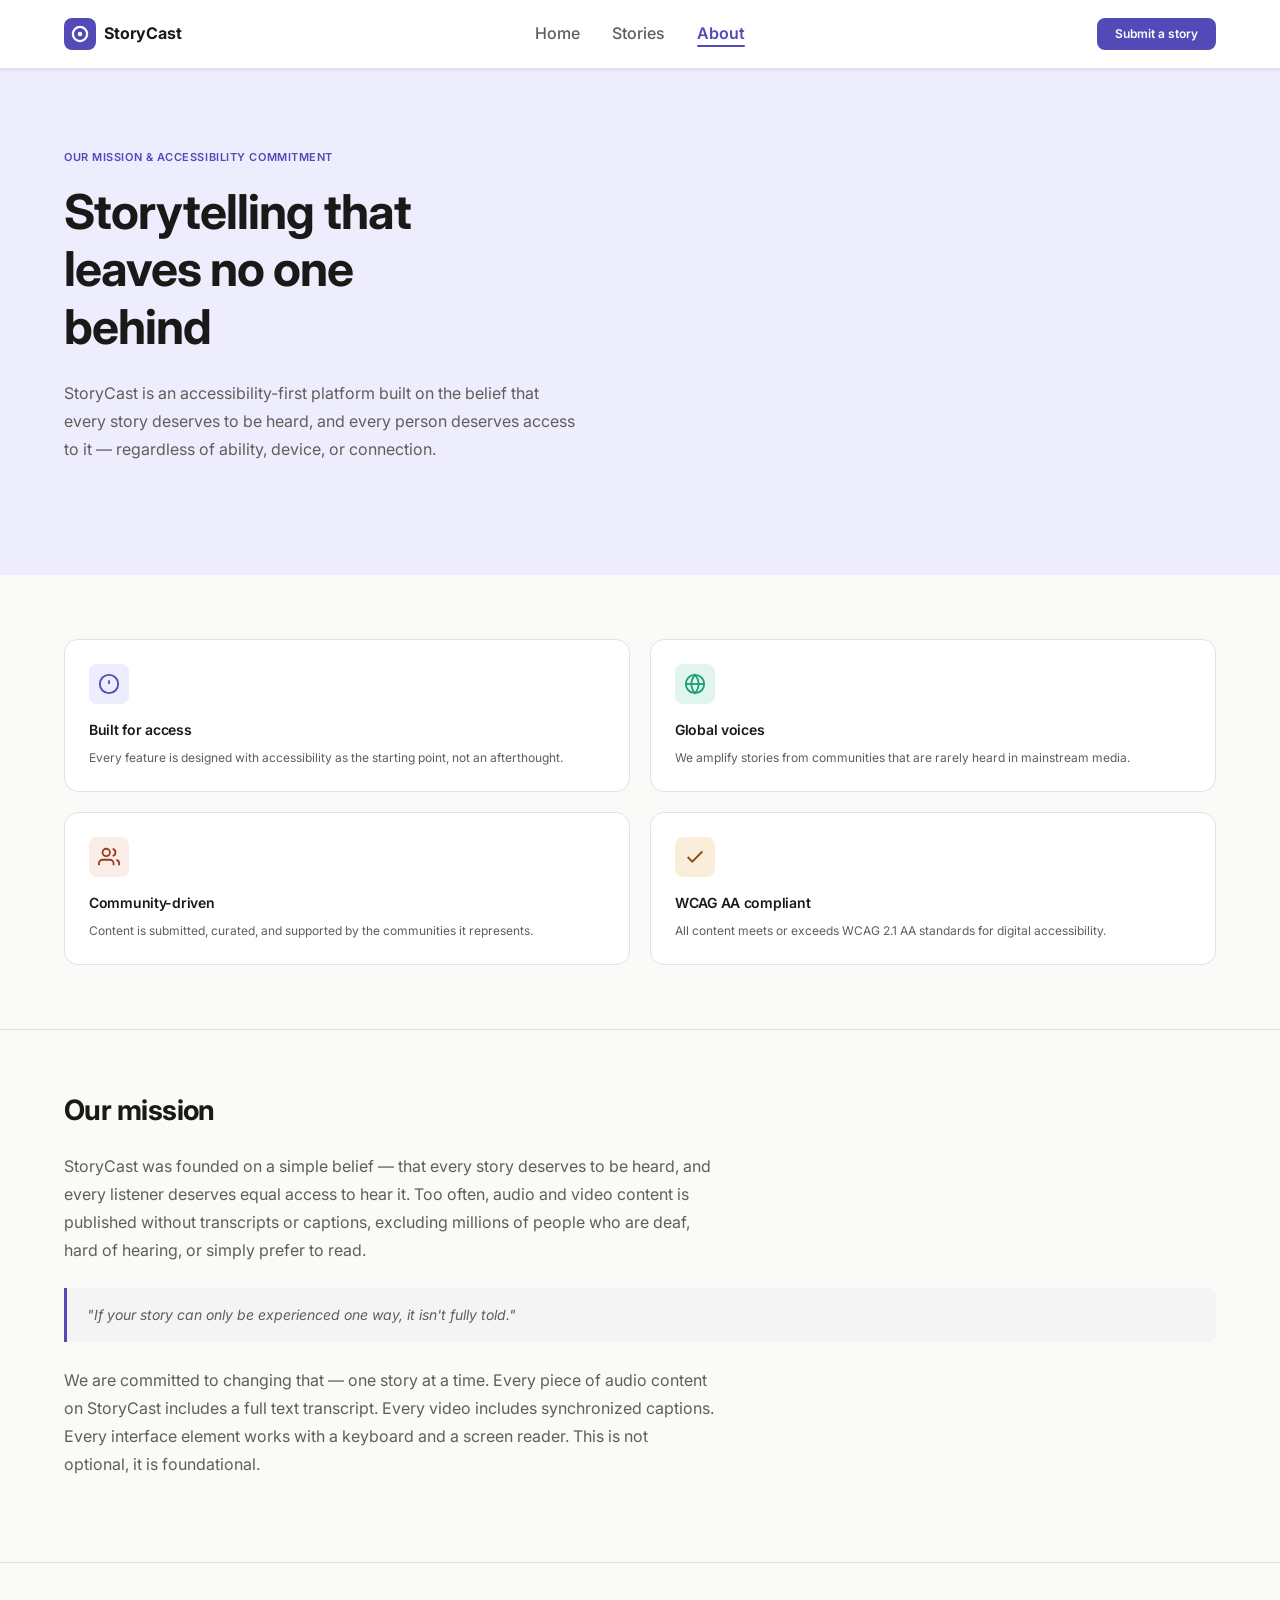
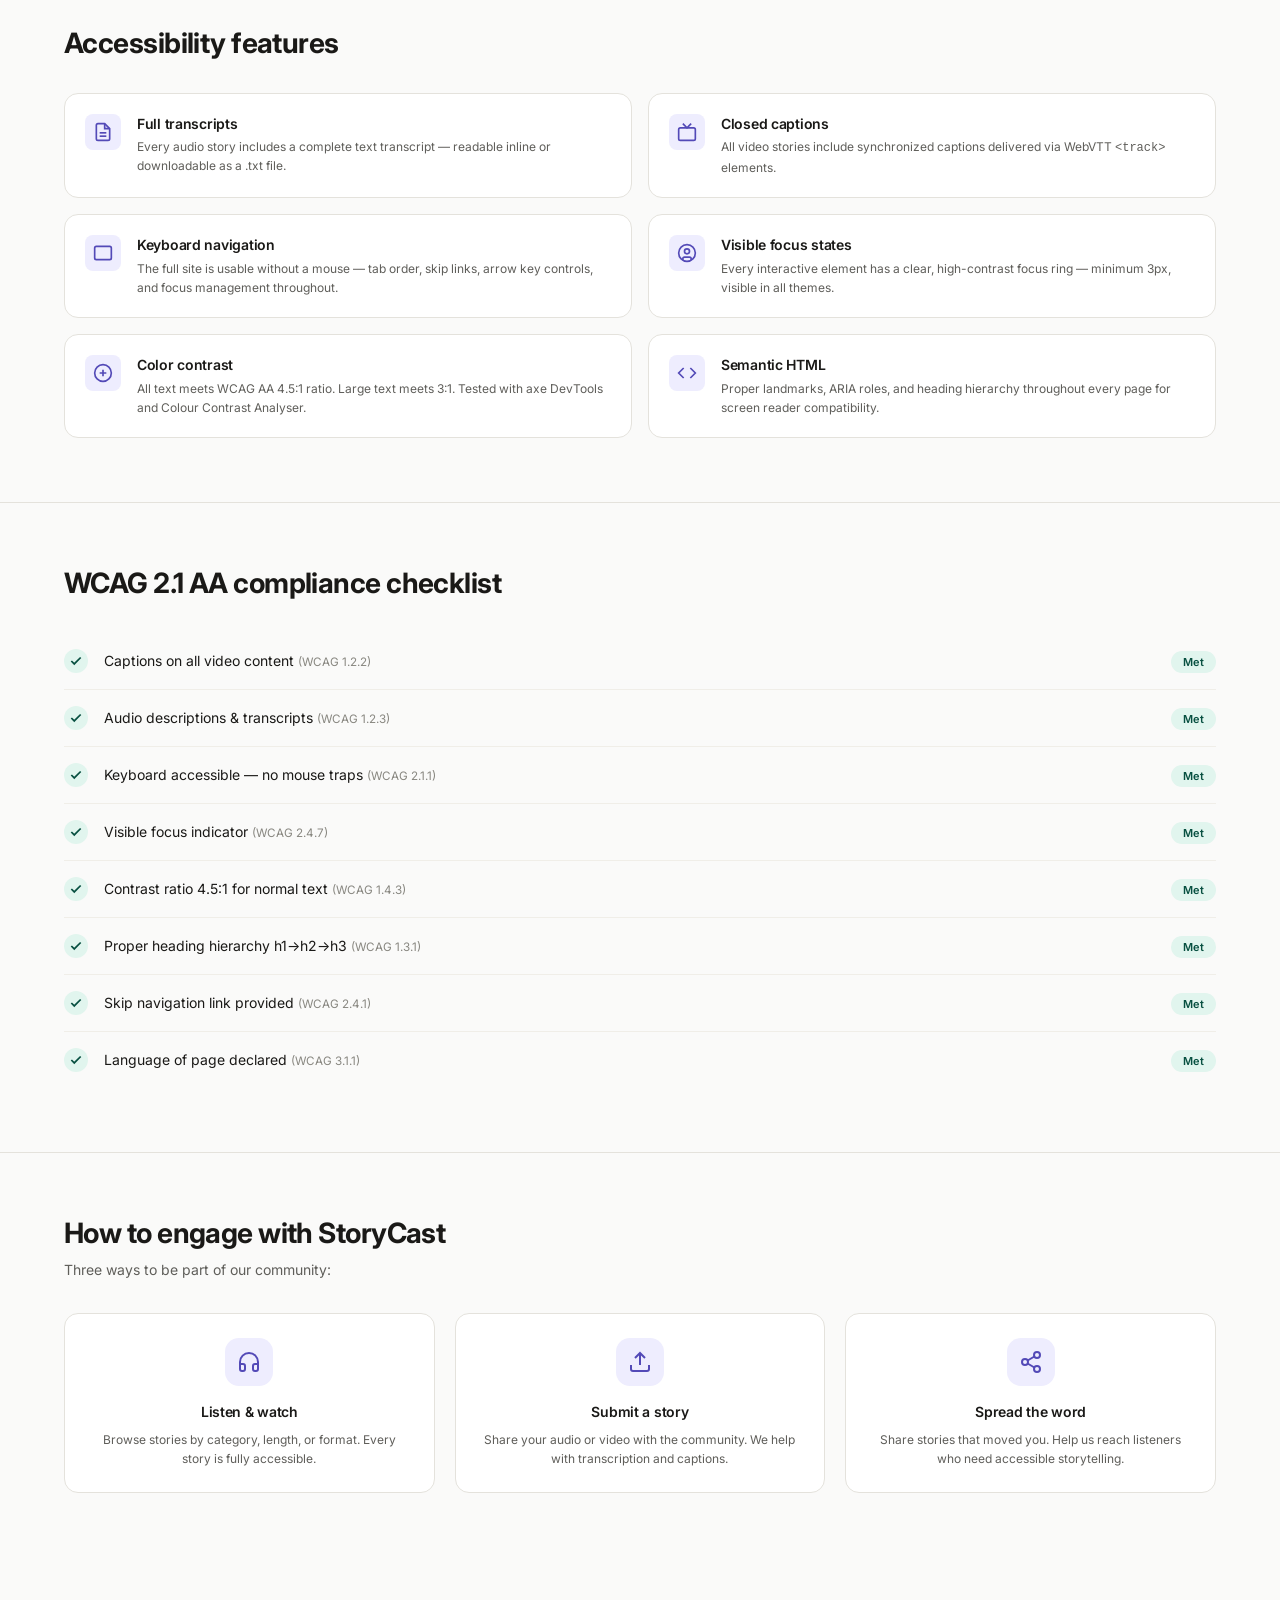
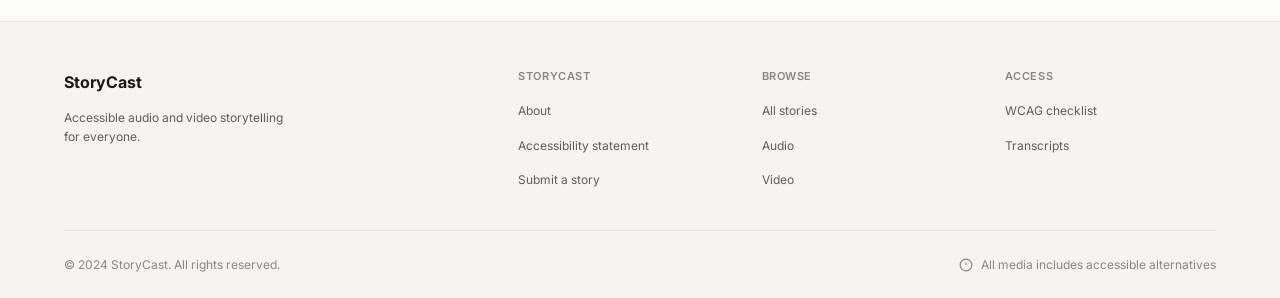
==== about.html @ 79d63270 "first folder structure" ====
<!DOCTYPE html>
<html lang="en">
<head>
  <meta charset="UTF-8" />
  <meta name="viewport" content="width=device-width, initial-scale=1.0" />
  <meta name="description" content="About StoryCast — our mission, accessibility commitment, and WCAG 2.1 AA compliance. Learn how we make every story accessible to every listener." />
  <title>About &amp; Accessibility — StoryCast</title>
  <link rel="preconnect" href="https://fonts.googleapis.com" />
  <link rel="preconnect" href="https://fonts.gstatic.com" crossorigin />
  <link href="https://fonts.googleapis.com/css2?family=Inter:wght@400;500;600;700&family=JetBrains+Mono:wght@400;600&display=swap" rel="stylesheet" />
  <link rel="stylesheet" href="css/main.css" />
</head>
<body>

  <a class="skip-link" href="#main-content">Skip to main content</a>

  <!-- HEADER -->
  <header class="site-header" role="banner">
    <div class="container">
      <nav class="nav" aria-label="Main navigation">
        <a href="index.html" class="nav__logo" aria-label="StoryCast — go to homepage">
          <span class="nav__logo-icon" aria-hidden="true">
            <svg viewBox="0 0 24 24" xmlns="http://www.w3.org/2000/svg" aria-hidden="true">
              <circle cx="12" cy="12" r="3"/>
              <path d="M12 1a11 11 0 1 0 11 11A11 11 0 0 0 12 1zm0 19a8 8 0 1 1 8-8 8 8 0 0 1-8 8z"/>
            </svg>
          </span>
          StoryCast
        </a>

        <button class="nav__toggle" aria-expanded="false" aria-controls="nav-links" aria-label="Open navigation menu">
          <svg viewBox="0 0 24 24" fill="none" stroke="currentColor" stroke-width="2" aria-hidden="true">
            <line x1="3" y1="6" x2="21" y2="6"/>
            <line x1="3" y1="12" x2="21" y2="12"/>
            <line x1="3" y1="18" x2="21" y2="18"/>
          </svg>
        </button>

        <ul class="nav__links" id="nav-links" role="list">
          <li><a href="index.html" class="nav__link">Home</a></li>
          <li><a href="index.html#story-grid" class="nav__link">Stories</a></li>
          <li><a href="about.html" class="nav__link" aria-current="page">About</a></li>
        </ul>

        <div class="nav__actions">
          <a href="#engage" class="btn btn--primary btn--sm">Submit a story</a>
        </div>
      </nav>
    </div>
  </header>

  <!-- MAIN -->
  <main id="main-content" tabindex="-1">

    <!-- HERO -->
    <section class="hero" aria-labelledby="about-hero-heading">
      <div class="container">
        <span class="hero__eyebrow">Our mission &amp; accessibility commitment</span>
        <h1 class="hero__heading" id="about-hero-heading">Storytelling that leaves no one behind</h1>
        <p class="hero__body">
          StoryCast is an accessibility-first platform built on the belief that every story
          deserves to be heard, and every person deserves access to it — regardless of ability,
          device, or connection.
        </p>
      </div>
    </section>

    <!-- VALUE CARDS -->
    <section aria-labelledby="values-heading">
      <div class="container">
        <h2 class="visually-hidden" id="values-heading">Our values</h2>
        <div class="value-grid">

          <article class="value-card">
            <div class="value-card__icon value-card__icon--purple" aria-hidden="true">
              <svg viewBox="0 0 24 24" fill="none" stroke="currentColor" stroke-width="2"><circle cx="12" cy="12" r="10"/><path d="M12 8v4m0 4h.01"/></svg>
            </div>
            <h3 class="value-card__title">Built for access</h3>
            <p class="value-card__desc">Every feature is designed with accessibility as the starting point, not an afterthought.</p>
          </article>

          <article class="value-card">
            <div class="value-card__icon value-card__icon--teal" aria-hidden="true">
              <svg viewBox="0 0 24 24" fill="none" stroke="currentColor" stroke-width="2"><circle cx="12" cy="12" r="10"/><line x1="2" y1="12" x2="22" y2="12"/><path d="M12 2a15.3 15.3 0 0 1 4 10 15.3 15.3 0 0 1-4 10 15.3 15.3 0 0 1-4-10 15.3 15.3 0 0 1 4-10z"/></svg>
            </div>
            <h3 class="value-card__title">Global voices</h3>
            <p class="value-card__desc">We amplify stories from communities that are rarely heard in mainstream media.</p>
          </article>

          <article class="value-card">
            <div class="value-card__icon value-card__icon--coral" aria-hidden="true">
              <svg viewBox="0 0 24 24" fill="none" stroke="currentColor" stroke-width="2"><path d="M17 21v-2a4 4 0 0 0-4-4H5a4 4 0 0 0-4 4v2"/><circle cx="9" cy="7" r="4"/><path d="M23 21v-2a4 4 0 0 0-3-3.87"/><path d="M16 3.13a4 4 0 0 1 0 7.75"/></svg>
            </div>
            <h3 class="value-card__title">Community-driven</h3>
            <p class="value-card__desc">Content is submitted, curated, and supported by the communities it represents.</p>
          </article>

          <article class="value-card">
            <div class="value-card__icon value-card__icon--amber" aria-hidden="true">
              <svg viewBox="0 0 24 24" fill="none" stroke="currentColor" stroke-width="2"><polyline points="20 6 9 17 4 12"/></svg>
            </div>
            <h3 class="value-card__title">WCAG AA compliant</h3>
            <p class="value-card__desc">All content meets or exceeds WCAG 2.1 AA standards for digital accessibility.</p>
          </article>

        </div>
      </div>
    </section>

    <!-- MISSION -->
    <section class="mission-section" aria-labelledby="mission-heading">
      <div class="container">
        <h2 class="mission-section__heading" id="mission-heading">Our mission</h2>
        <p class="mission-section__body">
          StoryCast was founded on a simple belief — that every story deserves to be heard,
          and every listener deserves equal access to hear it. Too often, audio and video
          content is published without transcripts or captions, excluding millions of people
          who are deaf, hard of hearing, or simply prefer to read.
        </p>

        <blockquote cite="StoryCast founding statement, 2023" style="border-left:3px solid #534AB7;background:#F5F4F5;padding:1rem 1.25rem;border-radius:0 0.5rem 0.5rem 0;margin:1.5rem 0;">
          <p style="font-style:italic;color:#5F5E5A;margin:0;">
            "If your story can only be experienced one way, it isn't fully told."
          </p>
        </blockquote>

        <p class="mission-section__body">
          We are committed to changing that — one story at a time. Every piece of audio
          content on StoryCast includes a full text transcript. Every video includes
          synchronized captions. Every interface element works with a keyboard and a screen
          reader. This is not optional, it is foundational.
        </p>
      </div>
    </section>

    <!-- ACCESSIBILITY FEATURES -->
    <section class="a11y-features" aria-labelledby="a11y-heading" id="a11y">
      <div class="container">
        <h2 class="a11y-features__heading" id="a11y-heading">Accessibility features</h2>

        <div class="a11y-features__grid">

          <div class="a11y-features__item">
            <div class="a11y-features__icon" aria-hidden="true">
              <svg viewBox="0 0 24 24" fill="none" stroke="currentColor" stroke-width="2"><path d="M14 2H6a2 2 0 0 0-2 2v16a2 2 0 0 0 2 2h12a2 2 0 0 0 2-2V8z"/><polyline points="14 2 14 8 20 8"/><line x1="16" y1="13" x2="8" y2="13"/><line x1="16" y1="17" x2="8" y2="17"/></svg>
            </div>
            <div>
              <h3 class="a11y-features__title">Full transcripts</h3>
              <p class="a11y-features__desc">Every audio story includes a complete text transcript — readable inline or downloadable as a .txt file.</p>
            </div>
          </div>

          <div class="a11y-features__item">
            <div class="a11y-features__icon" aria-hidden="true">
              <svg viewBox="0 0 24 24" fill="none" stroke="currentColor" stroke-width="2"><rect x="2" y="7" width="20" height="15" rx="2"/><polyline points="17 2 12 7 7 2"/></svg>
            </div>
            <div>
              <h3 class="a11y-features__title">Closed captions</h3>
              <p class="a11y-features__desc">All video stories include synchronized captions delivered via WebVTT <code>&lt;track&gt;</code> elements.</p>
            </div>
          </div>

          <div class="a11y-features__item">
            <div class="a11y-features__icon" aria-hidden="true">
              <svg viewBox="0 0 24 24" fill="none" stroke="currentColor" stroke-width="2"><rect x="2" y="4" width="20" height="16" rx="2"/><path d="M6 8h.01M10 8h.01M14 8h.01"/></svg>
            </div>
            <div>
              <h3 class="a11y-features__title">Keyboard navigation</h3>
              <p class="a11y-features__desc">The full site is usable without a mouse — tab order, skip links, arrow key controls, and focus management throughout.</p>
            </div>
          </div>

          <div class="a11y-features__item">
            <div class="a11y-features__icon" aria-hidden="true">
              <svg viewBox="0 0 24 24" fill="none" stroke="currentColor" stroke-width="2"><circle cx="12" cy="12" r="10"/><circle cx="12" cy="10" r="3"/><path d="M7 20.662V19a2 2 0 0 1 2-2h6a2 2 0 0 1 2 2v1.662"/></svg>
            </div>
            <div>
              <h3 class="a11y-features__title">Visible focus states</h3>
              <p class="a11y-features__desc">Every interactive element has a clear, high-contrast focus ring — minimum 3px, visible in all themes.</p>
            </div>
          </div>

          <div class="a11y-features__item">
            <div class="a11y-features__icon" aria-hidden="true">
              <svg viewBox="0 0 24 24" fill="none" stroke="currentColor" stroke-width="2"><circle cx="12" cy="12" r="10"/><path d="M12 8v8M8 12h8"/></svg>
            </div>
            <div>
              <h3 class="a11y-features__title">Color contrast</h3>
              <p class="a11y-features__desc">All text meets WCAG AA 4.5:1 ratio. Large text meets 3:1. Tested with axe DevTools and Colour Contrast Analyser.</p>
            </div>
          </div>

          <div class="a11y-features__item">
            <div class="a11y-features__icon" aria-hidden="true">
              <svg viewBox="0 0 24 24" fill="none" stroke="currentColor" stroke-width="2"><polyline points="16 18 22 12 16 6"/><polyline points="8 6 2 12 8 18"/></svg>
            </div>
            <div>
              <h3 class="a11y-features__title">Semantic HTML</h3>
              <p class="a11y-features__desc">Proper landmarks, ARIA roles, and heading hierarchy throughout every page for screen reader compatibility.</p>
            </div>
          </div>

        </div>
      </div>
    </section>

    <!-- WCAG CHECKLIST -->
    <section class="checklist" aria-labelledby="checklist-heading">
      <div class="container">
        <h2 class="checklist__heading" id="checklist-heading">WCAG 2.1 AA compliance checklist</h2>

        <dl>
          <div class="checklist__item">
            <div class="checklist__icon" aria-hidden="true">
              <svg viewBox="0 0 24 24" fill="none" stroke="currentColor" stroke-width="3"><polyline points="20 6 9 17 4 12"/></svg>
            </div>
            <dt class="checklist__label">Captions on all video content <small style="color:#888780">(WCAG 1.2.2)</small></dt>
            <dd><span class="checklist__status">Met</span></dd>
          </div>

          <div class="checklist__item">
            <div class="checklist__icon" aria-hidden="true">
              <svg viewBox="0 0 24 24" fill="none" stroke="currentColor" stroke-width="3"><polyline points="20 6 9 17 4 12"/></svg>
            </div>
            <dt class="checklist__label">Audio descriptions &amp; transcripts <small style="color:#888780">(WCAG 1.2.3)</small></dt>
            <dd><span class="checklist__status">Met</span></dd>
          </div>

          <div class="checklist__item">
            <div class="checklist__icon" aria-hidden="true">
              <svg viewBox="0 0 24 24" fill="none" stroke="currentColor" stroke-width="3"><polyline points="20 6 9 17 4 12"/></svg>
            </div>
            <dt class="checklist__label">Keyboard accessible — no mouse traps <small style="color:#888780">(WCAG 2.1.1)</small></dt>
            <dd><span class="checklist__status">Met</span></dd>
          </div>

          <div class="checklist__item">
            <div class="checklist__icon" aria-hidden="true">
              <svg viewBox="0 0 24 24" fill="none" stroke="currentColor" stroke-width="3"><polyline points="20 6 9 17 4 12"/></svg>
            </div>
            <dt class="checklist__label">Visible focus indicator <small style="color:#888780">(WCAG 2.4.7)</small></dt>
            <dd><span class="checklist__status">Met</span></dd>
          </div>

          <div class="checklist__item">
            <div class="checklist__icon" aria-hidden="true">
              <svg viewBox="0 0 24 24" fill="none" stroke="currentColor" stroke-width="3"><polyline points="20 6 9 17 4 12"/></svg>
            </div>
            <dt class="checklist__label">Contrast ratio 4.5:1 for normal text <small style="color:#888780">(WCAG 1.4.3)</small></dt>
            <dd><span class="checklist__status">Met</span></dd>
          </div>

          <div class="checklist__item">
            <div class="checklist__icon" aria-hidden="true">
              <svg viewBox="0 0 24 24" fill="none" stroke="currentColor" stroke-width="3"><polyline points="20 6 9 17 4 12"/></svg>
            </div>
            <dt class="checklist__label">Proper heading hierarchy h1→h2→h3 <small style="color:#888780">(WCAG 1.3.1)</small></dt>
            <dd><span class="checklist__status">Met</span></dd>
          </div>

          <div class="checklist__item">
            <div class="checklist__icon" aria-hidden="true">
              <svg viewBox="0 0 24 24" fill="none" stroke="currentColor" stroke-width="3"><polyline points="20 6 9 17 4 12"/></svg>
            </div>
            <dt class="checklist__label">Skip navigation link provided <small style="color:#888780">(WCAG 2.4.1)</small></dt>
            <dd><span class="checklist__status">Met</span></dd>
          </div>

          <div class="checklist__item">
            <div class="checklist__icon" aria-hidden="true">
              <svg viewBox="0 0 24 24" fill="none" stroke="currentColor" stroke-width="3"><polyline points="20 6 9 17 4 12"/></svg>
            </div>
            <dt class="checklist__label">Language of page declared <small style="color:#888780">(WCAG 3.1.1)</small></dt>
            <dd><span class="checklist__status">Met</span></dd>
          </div>

        </dl>
      </div>
    </section>

    <!-- HOW TO ENGAGE -->
    <section class="engage-section" aria-labelledby="engage-heading" id="engage">
      <div class="container">
        <h2 class="engage-section__heading" id="engage-heading">How to engage with StoryCast</h2>
        <p class="engage-section__intro">Three ways to be part of our community:</p>

        <div class="engage-section__grid">
          <article class="engage-section__card">
            <div class="engage-section__icon" aria-hidden="true">
              <svg viewBox="0 0 24 24" fill="none" stroke="currentColor" stroke-width="2"><path d="M3 18v-6a9 9 0 0 1 18 0v6"/><path d="M21 19a2 2 0 0 1-2 2h-1a2 2 0 0 1-2-2v-3a2 2 0 0 1 2-2h3zM3 19a2 2 0 0 0 2 2h1a2 2 0 0 0 2-2v-3a2 2 0 0 0-2-2H3z"/></svg>
            </div>
            <h3 class="engage-section__title">Listen &amp; watch</h3>
            <p class="engage-section__desc">Browse stories by category, length, or format. Every story is fully accessible.</p>
          </article>

          <article class="engage-section__card">
            <div class="engage-section__icon" aria-hidden="true">
              <svg viewBox="0 0 24 24" fill="none" stroke="currentColor" stroke-width="2"><path d="M21 15v4a2 2 0 0 1-2 2H5a2 2 0 0 1-2-2v-4"/><polyline points="17 8 12 3 7 8"/><line x1="12" y1="3" x2="12" y2="15"/></svg>
            </div>
            <h3 class="engage-section__title">Submit a story</h3>
            <p class="engage-section__desc">Share your audio or video with the community. We help with transcription and captions.</p>
          </article>

          <article class="engage-section__card">
            <div class="engage-section__icon" aria-hidden="true">
              <svg viewBox="0 0 24 24" fill="none" stroke="currentColor" stroke-width="2"><circle cx="18" cy="5" r="3"/><circle cx="6" cy="12" r="3"/><circle cx="18" cy="19" r="3"/><line x1="8.59" y1="13.51" x2="15.42" y2="17.49"/><line x1="15.41" y1="6.51" x2="8.59" y2="10.49"/></svg>
            </div>
            <h3 class="engage-section__title">Spread the word</h3>
            <p class="engage-section__desc">Share stories that moved you. Help us reach listeners who need accessible storytelling.</p>
          </article>
        </div>
      </div>
    </section>

  </main>

  <!-- FOOTER -->
  <footer class="site-footer" role="contentinfo">
    <div class="container">
      <div class="footer__grid">
        <div class="footer__brand">
          <a href="index.html" class="footer__logo" aria-label="StoryCast homepage">
            StoryCast
          </a>
          <p class="footer__tagline">Accessible audio and video storytelling for everyone.</p>
        </div>
        <nav aria-label="StoryCast footer links">
          <h2 class="footer__col-heading">StoryCast</h2>
          <ul class="footer__links" role="list">
            <li><a href="about.html" class="footer__link">About</a></li>
            <li><a href="#a11y" class="footer__link">Accessibility statement</a></li>
            <li><a href="#engage" class="footer__link">Submit a story</a></li>
          </ul>
        </nav>
        <nav aria-label="Browse footer links">
          <h2 class="footer__col-heading">Browse</h2>
          <ul class="footer__links" role="list">
            <li><a href="index.html#story-grid" class="footer__link">All stories</a></li>
            <li><a href="index.html#story-grid" class="footer__link">Audio</a></li>
            <li><a href="index.html#story-grid" class="footer__link">Video</a></li>
          </ul>
        </nav>
        <nav aria-label="Access footer links">
          <h2 class="footer__col-heading">Access</h2>
          <ul class="footer__links" role="list">
            <li><a href="#checklist-heading" class="footer__link">WCAG checklist</a></li>
            <li><a href="story/story-1.html#transcripts" class="footer__link">Transcripts</a></li>
          </ul>
        </nav>
      </div>
      <div class="footer__bottom">
        <p class="footer__copy">&copy; 2024 StoryCast. All rights reserved.</p>
        <p class="footer__access-note">
          <svg width="14" height="14" viewBox="0 0 24 24" fill="none" stroke="currentColor" stroke-width="2" aria-hidden="true"><circle cx="12" cy="12" r="10"/><path d="M12 8v4m0 4h.01"/></svg>
          All media includes accessible alternatives
        </p>
      </div>
    </div>
  </footer>

  <script src="assets/js/main.js"></script>
</body>
</html>
---- css/main.css ----
@layer base {
  *, *::before, *::after {
    box-sizing: border-box;
    margin: 0;
    padding: 0;
  }
  html {
    font-size: 16px;
    scroll-behavior: smooth;
  }
  @media (prefers-reduced-motion: reduce) {
    html {
      scroll-behavior: auto;
    }
  }
  body {
    font-family: "Inter", system-ui, -apple-system, BlinkMacSystemFont, "Segoe UI", sans-serif;
    font-size: 0.875rem;
    line-height: 1.6;
    color: #1A1917;
    background-color: #FAFAF9;
    -webkit-font-smoothing: antialiased;
  }
  img, video {
    max-width: 100%;
    display: block;
  }
  a {
    color: #534AB7;
    text-decoration: underline;
    text-underline-offset: 3px;
  }
  a:hover {
    color: #3C3489;
  }
  ul, ol {
    list-style: none;
  }
  h1 {
    font-size: 3rem;
    font-weight: 700;
    line-height: 1.2;
    letter-spacing: -0.02em;
  }
  @media (max-width: 768px) {
    h1 {
      font-size: 2.25rem;
    }
  }
  h2 {
    font-size: 1.75rem;
    font-weight: 700;
    line-height: 1.2;
    letter-spacing: -0.02em;
  }
  h3 {
    font-size: 1.375rem;
    font-weight: 600;
    line-height: 1.4;
    letter-spacing: -0.02em;
  }
  h4 {
    font-size: 1.125rem;
    font-weight: 600;
    line-height: 1.4;
    letter-spacing: -0.02em;
  }
  @media (prefers-reduced-motion: reduce) {
    *, *::before, *::after {
      animation-duration: 0.01ms !important;
      transition-duration: 0.01ms !important;
    }
  }
}
@layer base {
  :focus-visible {
    outline: 3px solid #534AB7;
    outline-offset: 3px;
    border-radius: 0.25rem;
  }
  :focus:not(:focus-visible) {
    outline: none;
  }
}
@layer components {
  .skip-link {
    position: absolute;
    top: -100%;
    left: 1rem;
    z-index: 9999;
    padding: 0.75rem 1.5rem;
    background: #534AB7;
    color: #FFFFFF;
    font-size: 0.875rem;
    font-weight: 600;
    border-radius: 0.5rem;
    text-decoration: none;
    transition: top 150ms ease;
  }
  .skip-link:focus {
    top: 1rem;
    outline: 3px solid #FFFFFF;
    outline-offset: 2px;
  }
}
@layer layout {
  .container {
    max-width: 1200px;
    margin-inline: auto;
    padding-inline: 1.5rem;
  }
  @media (max-width: 480px) {
    .container {
      padding-inline: 1rem;
    }
  }
  .container--narrow {
    max-width: 720px;
    margin-inline: auto;
    padding-inline: 1.5rem;
  }
}
@layer components {
  .site-header {
    position: sticky;
    top: 0;
    z-index: 100;
    background: #FFFFFF;
    border-bottom: 0.5px solid #E4E2DC;
    box-shadow: 0 1px 3px rgba(26, 25, 23, 0.06), 0 1px 2px rgba(26, 25, 23, 0.04);
  }
  .nav {
    display: flex;
    align-items: center;
    justify-content: space-between;
    height: 68px;
    gap: 1.5rem;
  }
  .nav__logo {
    display: flex;
    align-items: center;
    gap: 0.5rem;
    text-decoration: none;
    font-size: 1rem;
    font-weight: 700;
    color: #1A1917;
    flex-shrink: 0;
  }
  .nav__logo-icon {
    width: 32px;
    height: 32px;
    background: #534AB7;
    border-radius: 0.5rem;
    display: flex;
    align-items: center;
    justify-content: center;
  }
  .nav__logo-icon svg {
    width: 18px;
    height: 18px;
    fill: #FFFFFF;
  }
  .nav__links {
    display: flex;
    align-items: center;
    gap: 2rem;
    list-style: none;
  }
  @media (max-width: 480px) {
    .nav__links {
      display: none;
    }
  }
  .nav__link {
    font-size: 1rem;
    font-weight: 500;
    color: #5F5E5A;
    text-decoration: none;
    transition: color 150ms ease;
    position: relative;
  }
  .nav__link::after {
    content: "";
    position: absolute;
    bottom: -4px;
    left: 0;
    right: 0;
    height: 2px;
    background: #534AB7;
    border-radius: 9999px;
    opacity: 0;
    transition: opacity 150ms ease;
  }
  .nav__link:hover {
    color: #1A1917;
  }
  .nav__link:hover::after {
    opacity: 0.4;
  }
  .nav__link[aria-current=page] {
    color: #534AB7;
    font-weight: 600;
  }
  .nav__link[aria-current=page]::after {
    opacity: 1;
  }
  .nav__actions {
    flex-shrink: 0;
  }
  .nav__toggle {
    display: none;
    background: none;
    border: none;
    cursor: pointer;
    padding: 0.5rem;
    color: #1A1917;
  }
  @media (max-width: 480px) {
    .nav__toggle {
      display: flex;
      align-items: center;
      justify-content: center;
    }
  }
  .nav__toggle svg {
    width: 24px;
    height: 24px;
  }
  @media (max-width: 480px) {
    .nav__links--open {
      display: flex;
      flex-direction: column;
      position: absolute;
      top: 68px;
      left: 0;
      right: 0;
      background: #FFFFFF;
      border-bottom: 1px solid #E4E2DC;
      padding: 1rem 1.5rem;
      gap: 1rem;
      z-index: 100;
    }
  }
}
@layer components {
  .btn {
    display: inline-flex;
    align-items: center;
    justify-content: center;
    gap: 0.5rem;
    padding: 0.75rem 1.5rem;
    font-family: "Inter", system-ui, -apple-system, BlinkMacSystemFont, "Segoe UI", sans-serif;
    font-size: 0.875rem;
    font-weight: 600;
    line-height: 1;
    border-radius: 0.5rem;
    border: 2px solid transparent;
    cursor: pointer;
    text-decoration: none;
    transition: background 150ms ease, color 150ms ease, border-color 150ms ease, box-shadow 150ms ease;
  }
  .btn--primary {
    background: #534AB7;
    color: #FFFFFF;
    border-color: #534AB7;
  }
  .btn--primary:hover {
    background: #3C3489;
    border-color: #3C3489;
    color: #FFFFFF;
  }
  .btn--outline {
    background: transparent;
    color: #534AB7;
    border-color: #534AB7;
  }
  .btn--outline:hover {
    background: #EEEDFE;
  }
  .btn--sm {
    padding: 0.5rem 1rem;
    font-size: 0.75rem;
  }
  .btn--icon {
    gap: 0.5rem;
  }
  .btn--icon svg {
    width: 18px;
    height: 18px;
  }
}
@layer components {
  .badge {
    display: inline-flex;
    align-items: center;
    gap: 0.25rem;
    padding: 0.25rem 0.75rem;
    font-size: 0.6875rem;
    font-weight: 600;
    border-radius: 9999px;
    line-height: 1;
  }
  .badge--audio {
    background: #E1F5EE;
    color: #1D9E75;
  }
  .badge--video {
    background: #EEEDFE;
    color: #3C3489;
  }
  .badge--category {
    background: #F5F4F0;
    color: #5F5E5A;
    border: 0.5px solid #E4E2DC;
  }
  .badge--success {
    background: #E1F5EE;
    color: #085041;
  }
  .filter-chip {
    display: inline-flex;
    align-items: center;
    padding: 0.5rem 1rem;
    font-size: 0.75rem;
    font-weight: 500;
    border-radius: 9999px;
    border: 1px solid #E4E2DC;
    background: #FFFFFF;
    color: #5F5E5A;
    cursor: pointer;
    transition: all 150ms ease;
    text-decoration: none;
  }
  .filter-chip:hover {
    border-color: #534AB7;
    color: #534AB7;
  }
  .filter-chip--active, .filter-chip[aria-pressed=true] {
    background: #534AB7;
    color: #FFFFFF;
    border-color: #534AB7;
  }
}
@layer components {
  .card {
    background: #FFFFFF;
    border: 0.5px solid #E4E2DC;
    border-radius: 0.875rem;
    padding: 1.5rem;
    box-shadow: 0 1px 3px rgba(26, 25, 23, 0.06), 0 1px 2px rgba(26, 25, 23, 0.04);
  }
  .card--story {
    padding: 1.25rem;
    transition: box-shadow 150ms ease, transform 150ms ease;
    cursor: pointer;
    text-decoration: none;
    display: block;
    color: inherit;
  }
  .card--story:hover {
    box-shadow: 0 4px 12px rgba(26, 25, 23, 0.08), 0 2px 4px rgba(26, 25, 23, 0.04);
    transform: translateY(-2px);
  }
  .card__thumb {
    background: #F5F4F0;
    border-radius: 0.5rem;
    aspect-ratio: 16/9;
    display: flex;
    align-items: center;
    justify-content: center;
    margin-bottom: 1rem;
    overflow: hidden;
    border: 0.5px solid #F0EEE8;
  }
  .card__thumb svg {
    width: 28px;
    height: 28px;
    color: #888780;
  }
  .card__type {
    font-size: 0.6875rem;
    color: #888780;
    margin-bottom: 0.5rem;
  }
  .card__title {
    font-size: 0.875rem;
    font-weight: 600;
    line-height: 1.4;
    color: #1A1917;
    margin-bottom: 0.5rem;
  }
  .card__meta {
    font-size: 0.6875rem;
    color: #888780;
  }
  .card__a11y {
    display: flex;
    gap: 0.5rem;
    margin-top: 0.75rem;
    padding-top: 0.75rem;
    border-top: 0.5px solid #F0EEE8;
  }
  .story-grid {
    container-type: inline-size;
    container-name: story-grid;
  }
  @container story-grid (max-width: 500px) {
    .card--story {
      display: flex;
      gap: 1rem;
      align-items: flex-start;
    }
    .card--story .card__thumb {
      width: 80px;
      flex-shrink: 0;
      aspect-ratio: 1;
      margin-bottom: 0;
    }
    .card--story .card__a11y {
      margin-top: 0.5rem;
      padding-top: 0.5rem;
    }
  }
}
@layer components {
  .hero {
    background: #EEEDFE;
    padding: 5rem 0;
  }
  @media (max-width: 768px) {
    .hero {
      padding: 3rem 0;
    }
  }
  .hero__eyebrow {
    font-size: 0.6875rem;
    font-weight: 600;
    letter-spacing: 0.05em;
    text-transform: uppercase;
    color: #534AB7;
    margin-bottom: 1rem;
    display: block;
  }
  .hero__heading {
    font-size: 3rem;
    font-weight: 700;
    line-height: 1.2;
    letter-spacing: -0.02em;
    color: #1A1917;
    margin-bottom: 1.5rem;
    max-width: 14ch;
  }
  @media (max-width: 768px) {
    .hero__heading {
      font-size: 2.25rem;
    }
  }
  @media (max-width: 480px) {
    .hero__heading {
      font-size: 1.75rem;
    }
  }
  .hero__body {
    font-size: 1rem;
    color: #5F5E5A;
    line-height: 1.75;
    max-width: 52ch;
    margin-bottom: 2rem;
  }
  .hero__actions {
    display: flex;
    gap: 1rem;
    flex-wrap: wrap;
  }
}
@layer components {
  .featured {
    padding: 4rem 0;
  }
  .featured__label {
    font-size: 0.6875rem;
    font-weight: 600;
    letter-spacing: 0.05em;
    text-transform: uppercase;
    color: #888780;
    margin-bottom: 1.5rem;
    display: block;
  }
  .featured__card {
    display: grid;
    grid-template-columns: 380px 1fr;
    gap: 2rem;
    align-items: center;
    background: #FFFFFF;
    border: 0.5px solid #E4E2DC;
    border-radius: 1.25rem;
    padding: 2rem;
    box-shadow: 0 4px 12px rgba(26, 25, 23, 0.08), 0 2px 4px rgba(26, 25, 23, 0.04);
  }
  @media (max-width: 1024px) {
    .featured__card {
      grid-template-columns: 1fr;
    }
  }
  .featured__thumb {
    position: relative;
    background: #F5F4F0;
    border-radius: 0.875rem;
    aspect-ratio: 4/3;
    overflow: hidden;
    display: flex;
    align-items: center;
    justify-content: center;
    border: 0.5px solid #E4E2DC;
  }
  .featured__play {
    width: 56px;
    height: 56px;
    border-radius: 9999px;
    background: #534AB7;
    display: flex;
    align-items: center;
    justify-content: center;
    box-shadow: 0 12px 32px rgba(26, 25, 23, 0.1), 0 4px 8px rgba(26, 25, 23, 0.06);
    transition: transform 150ms ease;
  }
  .featured__play svg {
    width: 22px;
    height: 22px;
    fill: #FFFFFF;
    margin-left: 3px;
  }
  .featured__play:hover {
    transform: scale(1.08);
  }
  .featured__badges {
    display: flex;
    gap: 0.5rem;
    margin-bottom: 1rem;
    flex-wrap: wrap;
  }
  .featured__title {
    font-size: 1.75rem;
    font-weight: 700;
    line-height: 1.4;
    margin-bottom: 1rem;
    color: #1A1917;
  }
  @media (max-width: 768px) {
    .featured__title {
      font-size: 1.375rem;
    }
  }
  .featured__desc {
    color: #5F5E5A;
    line-height: 1.75;
    margin-bottom: 1rem;
  }
  .featured__meta {
    font-size: 0.75rem;
    color: #888780;
    margin-bottom: 1.25rem;
    display: flex;
    align-items: center;
    gap: 0.5rem;
  }
  .featured__a11y {
    display: flex;
    gap: 0.5rem;
    flex-wrap: wrap;
  }
}
@layer layout {
  .stories-section {
    padding: 4rem 0;
    border-top: 0.5px solid #E4E2DC;
  }
  .stories-section__header {
    display: flex;
    align-items: center;
    justify-content: space-between;
    margin-bottom: 1.5rem;
  }
  .stories-section__heading {
    font-size: 1.75rem;
    font-weight: 700;
  }
  .stories-section__link {
    font-size: 0.75rem;
    color: #534AB7;
    font-weight: 500;
  }
  .filters {
    display: flex;
    gap: 0.5rem;
    flex-wrap: wrap;
    margin-bottom: 2rem;
  }
  .grid {
    display: grid;
    grid-template-columns: repeat(3, 1fr);
    gap: 1.25rem;
  }
  @media (max-width: 1024px) {
    .grid {
      grid-template-columns: repeat(2, 1fr);
    }
  }
  @media (max-width: 480px) {
    .grid {
      grid-template-columns: 1fr;
    }
  }
}
@layer components {
  .breadcrumb {
    padding: 1rem 0;
    border-bottom: 0.5px solid #E4E2DC;
    margin-bottom: 2rem;
  }
  .breadcrumb__list {
    display: flex;
    align-items: center;
    gap: 0.5rem;
    flex-wrap: wrap;
    list-style: none;
  }
  .breadcrumb__item {
    display: flex;
    align-items: center;
    gap: 0.5rem;
    font-size: 0.75rem;
    color: #888780;
  }
  .breadcrumb__item:last-child {
    color: #1A1917;
    font-weight: 500;
  }
  .breadcrumb__link {
    color: #888780;
    text-decoration: none;
  }
  .breadcrumb__link:hover {
    color: #534AB7;
    text-decoration: underline;
  }
  .breadcrumb__sep {
    color: #E4E2DC;
    aria-hidden: true;
  }
}
@layer layout {
  .story-layout {
    padding: 3rem 0 5rem;
    display: grid;
    grid-template-columns: 1fr 320px;
    gap: 2rem;
    align-items: start;
  }
  @media (max-width: 1024px) {
    .story-layout {
      grid-template-columns: 1fr;
    }
  }
  .story-header {
    background: #EEEDFE;
    padding: 2.5rem 0;
    margin-bottom: 2rem;
  }
  .story-header__badges {
    display: flex;
    gap: 0.5rem;
    margin-bottom: 1rem;
  }
  .story-header__title {
    font-size: 2.25rem;
    font-weight: 700;
    line-height: 1.2;
    letter-spacing: -0.02em;
    margin-bottom: 1rem;
    max-width: 22ch;
  }
  @media (max-width: 768px) {
    .story-header__title {
      font-size: 1.75rem;
    }
  }
  .story-header__byline {
    font-size: 0.75rem;
    color: #5F5E5A;
  }
}
@layer components {
  .player {
    background: #FFFFFF;
    border: 0.5px solid #E4E2DC;
    border-radius: 0.875rem;
    padding: 1.5rem;
    margin-bottom: 1.25rem;
  }
  .player__heading {
    font-size: 1.125rem;
    font-weight: 600;
    margin-bottom: 1.25rem;
    display: flex;
    align-items: center;
    gap: 0.5rem;
  }
  .player__heading svg {
    width: 20px;
    height: 20px;
    color: #534AB7;
  }
  .player__media {
    width: 100%;
    border-radius: 0.5rem;
    margin-bottom: 1rem;
    accent-color: #534AB7;
  }
  .player__figcaption {
    font-size: 0.6875rem;
    color: #888780;
    margin-top: 0.5rem;
  }
  .player__a11y {
    display: flex;
    gap: 0.5rem;
    flex-wrap: wrap;
    padding-top: 1rem;
    margin-top: 1rem;
    border-top: 0.5px solid #F0EEE8;
  }
}
@layer components {
  .transcript {
    background: #FFFFFF;
    border: 0.5px solid #E4E2DC;
    border-radius: 0.875rem;
    padding: 1.5rem;
    margin-bottom: 1.25rem;
  }
  .transcript__header {
    display: flex;
    align-items: center;
    justify-content: space-between;
    margin-bottom: 1.25rem;
  }
  .transcript__heading {
    font-size: 1.125rem;
    font-weight: 600;
  }
  .transcript__body {
    font-size: 0.75rem;
    line-height: 1.75;
    color: #5F5E5A;
    max-height: 320px;
    overflow-y: auto;
    padding-right: 0.5rem;
  }
  .transcript__body::-webkit-scrollbar {
    width: 6px;
  }
  .transcript__body::-webkit-scrollbar-track {
    background: #F5F4F0;
    border-radius: 9999px;
  }
  .transcript__body::-webkit-scrollbar-thumb {
    background: #E4E2DC;
    border-radius: 9999px;
  }
  .transcript__entry {
    display: grid;
    grid-template-columns: 56px 1fr;
    gap: 0.75rem;
    margin-bottom: 1rem;
    padding-bottom: 1rem;
    border-bottom: 0.5px solid #F0EEE8;
  }
  .transcript__entry:last-child {
    border-bottom: none;
    margin-bottom: 0;
    padding-bottom: 0;
  }
  .transcript__time {
    font-family: "JetBrains Mono", "Fira Code", "Courier New", monospace;
    font-size: 0.6875rem;
    color: #534AB7;
    font-weight: 600;
    padding-top: 2px;
    white-space: nowrap;
  }
  .transcript__text {
    color: #5F5E5A;
  }
}
@layer components {
  .story-body {
    background: #FFFFFF;
    border: 0.5px solid #E4E2DC;
    border-radius: 0.875rem;
    padding: 1.5rem;
    margin-bottom: 1.25rem;
  }
  .story-body__heading {
    font-size: 1.125rem;
    font-weight: 600;
    margin-bottom: 1rem;
  }
  .story-body p {
    color: #5F5E5A;
    line-height: 1.75;
    margin-bottom: 1rem;
  }
  .story-body p:last-child {
    margin-bottom: 0;
  }
  .story-body blockquote {
    border-left: 3px solid #534AB7;
    background: #F5F4F5;
    padding: 1rem 1.25rem;
    border-radius: 0 0.5rem 0.5rem 0;
    margin: 1.25rem 0;
  }
  .story-body blockquote p {
    font-style: italic;
    color: #5F5E5A;
    margin-bottom: 0;
  }
}
@layer components {
  .sidebar {
    display: flex;
    flex-direction: column;
    gap: 1.25rem;
    position: sticky;
    top: 88px;
  }
  @media (max-width: 1024px) {
    .sidebar {
      position: static;
    }
  }
  .meta-table {
    background: #FFFFFF;
    border: 0.5px solid #E4E2DC;
    border-radius: 0.875rem;
    padding: 1.25rem;
  }
  .meta-table__heading {
    font-size: 0.875rem;
    font-weight: 600;
    margin-bottom: 1rem;
  }
  .meta-table__row {
    display: flex;
    justify-content: space-between;
    align-items: center;
    padding: 0.75rem 0;
    font-size: 0.75rem;
    border-bottom: 0.5px solid #F0EEE8;
  }
  .meta-table__row:last-child {
    border-bottom: none;
  }
  .meta-table__key {
    color: #5F5E5A;
  }
  .meta-table__val {
    font-weight: 500;
    color: #1A1917;
  }
  .meta-table__val--success {
    color: #085041;
  }
  .related {
    background: #FFFFFF;
    border: 0.5px solid #E4E2DC;
    border-radius: 0.875rem;
    padding: 1.25rem;
  }
  .related__heading {
    font-size: 0.875rem;
    font-weight: 600;
    margin-bottom: 1rem;
  }
  .related__item {
    display: flex;
    gap: 0.75rem;
    padding: 0.75rem 0;
    border-bottom: 0.5px solid #F0EEE8;
    text-decoration: none;
    color: inherit;
    transition: opacity 150ms ease;
  }
  .related__item:last-child {
    border-bottom: none;
  }
  .related__item:hover {
    opacity: 0.75;
  }
  .related__thumb {
    width: 52px;
    height: 40px;
    background: #F5F4F0;
    border-radius: 0.25rem;
    flex-shrink: 0;
    display: flex;
    align-items: center;
    justify-content: center;
    border: 0.5px solid #E4E2DC;
  }
  .related__thumb svg {
    width: 16px;
    height: 16px;
    color: #888780;
  }
  .related__title {
    font-size: 0.75rem;
    font-weight: 500;
    line-height: 1.4;
    margin-bottom: 0.25rem;
  }
  .related__meta {
    font-size: 0.6875rem;
    color: #888780;
  }
}
@layer components {
  .value-grid {
    display: grid;
    grid-template-columns: repeat(2, 1fr);
    gap: 1.25rem;
    padding: 4rem 0;
  }
  @media (max-width: 480px) {
    .value-grid {
      grid-template-columns: 1fr;
    }
  }
  .value-card {
    background: #FFFFFF;
    border: 0.5px solid #E4E2DC;
    border-radius: 0.875rem;
    padding: 1.5rem;
  }
  .value-card__icon {
    width: 40px;
    height: 40px;
    border-radius: 0.5rem;
    display: flex;
    align-items: center;
    justify-content: center;
    margin-bottom: 1rem;
  }
  .value-card__icon svg {
    width: 22px;
    height: 22px;
  }
  .value-card__icon--purple {
    background: #EEEDFE;
    color: #534AB7;
  }
  .value-card__icon--teal {
    background: #E1F5EE;
    color: #1D9E75;
  }
  .value-card__icon--coral {
    background: #FAECE7;
    color: #993C1D;
  }
  .value-card__icon--amber {
    background: #FAEEDA;
    color: #854F0B;
  }
  .value-card__title {
    font-size: 0.875rem;
    font-weight: 600;
    margin-bottom: 0.5rem;
  }
  .value-card__desc {
    font-size: 0.75rem;
    color: #5F5E5A;
    line-height: 1.6;
  }
  .mission-section {
    padding: 4rem 0;
    border-top: 0.5px solid #E4E2DC;
  }
  .mission-section__heading {
    font-size: 1.75rem;
    font-weight: 700;
    margin-bottom: 1.5rem;
  }
  .mission-section__body {
    font-size: 1rem;
    color: #5F5E5A;
    line-height: 1.75;
    margin-bottom: 1.25rem;
    max-width: 65ch;
  }
  .a11y-features {
    padding: 4rem 0;
    border-top: 0.5px solid #E4E2DC;
  }
  .a11y-features__heading {
    font-size: 1.75rem;
    font-weight: 700;
    margin-bottom: 2rem;
  }
  .a11y-features__grid {
    display: grid;
    grid-template-columns: repeat(2, 1fr);
    gap: 1rem;
  }
  @media (max-width: 480px) {
    .a11y-features__grid {
      grid-template-columns: 1fr;
    }
  }
  .a11y-features__item {
    display: flex;
    gap: 1rem;
    align-items: flex-start;
    padding: 1.25rem;
    background: #FFFFFF;
    border: 0.5px solid #E4E2DC;
    border-radius: 0.875rem;
  }
  .a11y-features__icon {
    width: 36px;
    height: 36px;
    border-radius: 0.5rem;
    background: #EEEDFE;
    display: flex;
    align-items: center;
    justify-content: center;
    flex-shrink: 0;
    color: #534AB7;
  }
  .a11y-features__icon svg {
    width: 20px;
    height: 20px;
  }
  .a11y-features__title {
    font-size: 0.875rem;
    font-weight: 600;
    margin-bottom: 0.25rem;
  }
  .a11y-features__desc {
    font-size: 0.75rem;
    color: #5F5E5A;
    line-height: 1.6;
  }
  .checklist {
    padding: 4rem 0;
    border-top: 0.5px solid #E4E2DC;
  }
  .checklist__heading {
    font-size: 1.75rem;
    font-weight: 700;
    margin-bottom: 2rem;
  }
  .checklist__item {
    display: flex;
    align-items: center;
    gap: 1rem;
    padding: 1rem 0;
    border-bottom: 0.5px solid #F0EEE8;
  }
  .checklist__item:last-child {
    border-bottom: none;
  }
  .checklist__icon {
    width: 24px;
    height: 24px;
    border-radius: 9999px;
    background: #E1F5EE;
    display: flex;
    align-items: center;
    justify-content: center;
    flex-shrink: 0;
    color: #085041;
  }
  .checklist__icon svg {
    width: 14px;
    height: 14px;
  }
  .checklist__label {
    font-size: 0.875rem;
    color: #1A1917;
    flex: 1;
  }
  .checklist__status {
    font-size: 0.6875rem;
    font-weight: 600;
    padding: 0.25rem 0.75rem;
    border-radius: 9999px;
    background: #E1F5EE;
    color: #085041;
  }
  .engage-section {
    padding: 4rem 0;
    border-top: 0.5px solid #E4E2DC;
  }
  .engage-section__heading {
    font-size: 1.75rem;
    font-weight: 700;
    margin-bottom: 0.5rem;
  }
  .engage-section__intro {
    color: #5F5E5A;
    margin-bottom: 2rem;
  }
  .engage-section__grid {
    display: grid;
    grid-template-columns: repeat(3, 1fr);
    gap: 1.25rem;
  }
  @media (max-width: 768px) {
    .engage-section__grid {
      grid-template-columns: 1fr;
    }
  }
  .engage-section__card {
    padding: 1.5rem;
    background: #FFFFFF;
    border: 0.5px solid #E4E2DC;
    border-radius: 0.875rem;
    text-align: center;
  }
  .engage-section__icon {
    width: 48px;
    height: 48px;
    background: #EEEDFE;
    border-radius: 0.875rem;
    display: flex;
    align-items: center;
    justify-content: center;
    margin: 0 auto 1rem;
    color: #534AB7;
  }
  .engage-section__icon svg {
    width: 24px;
    height: 24px;
  }
  .engage-section__title {
    font-size: 0.875rem;
    font-weight: 600;
    margin-bottom: 0.5rem;
  }
  .engage-section__desc {
    font-size: 0.75rem;
    color: #5F5E5A;
    line-height: 1.6;
  }
}
@layer components {
  .site-footer {
    background: #F5F4F0;
    border-top: 0.5px solid #E4E2DC;
    padding: 3rem 0 1.5rem;
    margin-top: 4rem;
  }
  .footer__grid {
    display: grid;
    grid-template-columns: 2fr 1fr 1fr 1fr;
    gap: 2rem;
    margin-bottom: 2.5rem;
  }
  @media (max-width: 1024px) {
    .footer__grid {
      grid-template-columns: 1fr 1fr;
    }
  }
  @media (max-width: 480px) {
    .footer__grid {
      grid-template-columns: 1fr;
    }
  }
  .footer__brand {
    display: flex;
    flex-direction: column;
    gap: 0.75rem;
  }
  .footer__logo {
    display: flex;
    align-items: center;
    gap: 0.5rem;
    text-decoration: none;
    font-size: 1rem;
    font-weight: 700;
    color: #1A1917;
  }
  .footer__tagline {
    font-size: 0.75rem;
    color: #5F5E5A;
    line-height: 1.6;
    max-width: 28ch;
  }
  .footer__col-heading {
    font-size: 0.6875rem;
    font-weight: 600;
    text-transform: uppercase;
    letter-spacing: 0.05em;
    color: #888780;
    margin-bottom: 1rem;
  }
  .footer__links {
    display: flex;
    flex-direction: column;
    gap: 0.75rem;
    list-style: none;
  }
  .footer__link {
    font-size: 0.75rem;
    color: #5F5E5A;
    text-decoration: none;
    transition: color 150ms ease;
  }
  .footer__link:hover {
    color: #534AB7;
  }
  .footer__bottom {
    padding-top: 1.5rem;
    border-top: 0.5px solid #E4E2DC;
    display: flex;
    align-items: center;
    justify-content: space-between;
    flex-wrap: wrap;
    gap: 1rem;
  }
  .footer__copy {
    font-size: 0.75rem;
    color: #888780;
  }
  .footer__access-note {
    font-size: 0.75rem;
    color: #888780;
    display: flex;
    align-items: center;
    gap: 0.5rem;
  }
}
@layer utilities {
  .visually-hidden {
    position: absolute;
    width: 1px;
    height: 1px;
    padding: 0;
    margin: -1px;
    overflow: hidden;
    clip: rect(0, 0, 0, 0);
    white-space: nowrap;
    border: 0;
  }
  .text-center {
    text-align: center;
  }
  .mt-auto {
    margin-top: auto;
  }
  .section-heading {
    font-size: 1.75rem;
    font-weight: 700;
    margin-bottom: 0.5rem;
  }
  .section-intro {
    font-size: 1rem;
    color: #5F5E5A;
    max-width: 55ch;
    line-height: 1.75;
    margin-bottom: 2rem;
  }
}

/*# sourceMappingURL=main.css.map */
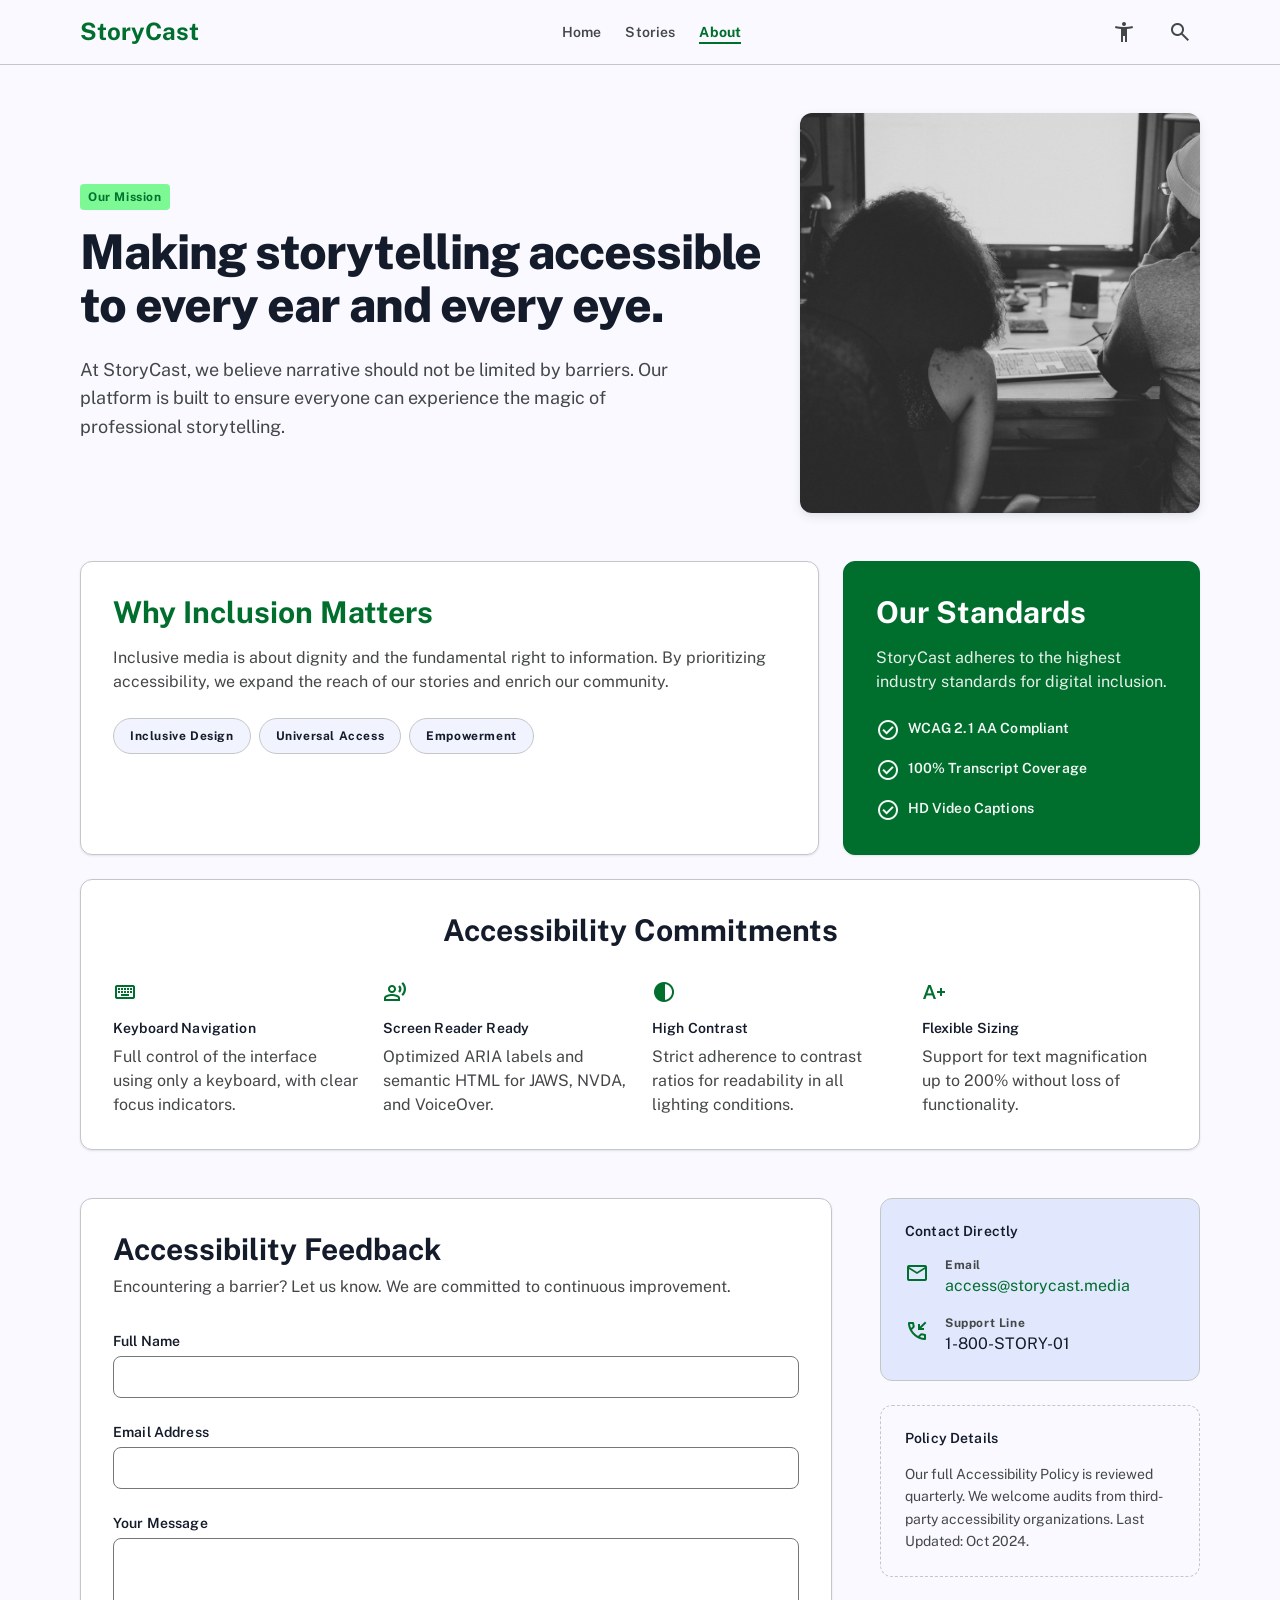
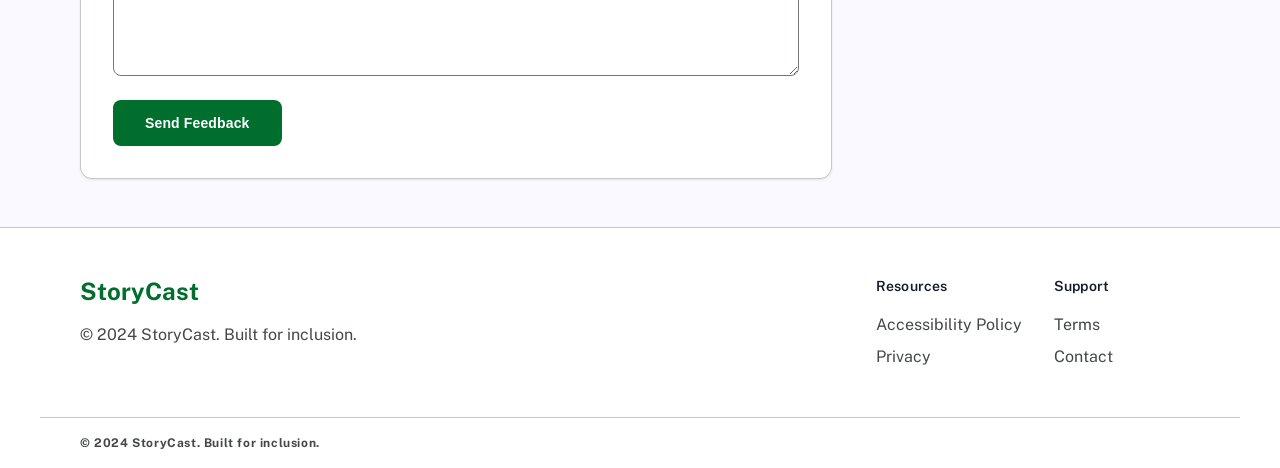
==== commit 1d0e25ab: "added media" ====
--- a/about.html
+++ b/about.html
@@ -3,11 +3,12 @@
 <head>
   <meta charset="UTF-8" />
   <meta name="viewport" content="width=device-width, initial-scale=1.0" />
-  <meta name="description" content="About StoryCast — our mission, accessibility commitment, and WCAG 2.1 AA compliance. Learn how we make every story accessible to every listener." />
+  <meta name="description" content="About StoryCast — our mission to make storytelling accessible to every ear and every eye. WCAG 2.1 AA compliant platform with 100% transcript coverage." />
   <title>About &amp; Accessibility — StoryCast</title>
   <link rel="preconnect" href="https://fonts.googleapis.com" />
   <link rel="preconnect" href="https://fonts.gstatic.com" crossorigin />
-  <link href="https://fonts.googleapis.com/css2?family=Inter:wght@400;500;600;700&family=JetBrains+Mono:wght@400;600&display=swap" rel="stylesheet" />
+  <link href="https://fonts.googleapis.com/css2?family=Public+Sans:ital,wght@0,400;0,600;0,700;0,800;1,400&display=swap" rel="stylesheet" />
+  <link href="https://fonts.googleapis.com/css2?family=Material+Symbols+Outlined:wght,FILL@100..700,0..1&display=swap" rel="stylesheet" />
   <link rel="stylesheet" href="css/main.css" />
 </head>
 <body>
@@ -18,23 +19,8 @@
   <header class="site-header" role="banner">
     <div class="container">
       <nav class="nav" aria-label="Main navigation">
-        <a href="index.html" class="nav__logo" aria-label="StoryCast — go to homepage">
-          <span class="nav__logo-icon" aria-hidden="true">
-            <svg viewBox="0 0 24 24" xmlns="http://www.w3.org/2000/svg" aria-hidden="true">
-              <circle cx="12" cy="12" r="3"/>
-              <path d="M12 1a11 11 0 1 0 11 11A11 11 0 0 0 12 1zm0 19a8 8 0 1 1 8-8 8 8 0 0 1-8 8z"/>
-            </svg>
-          </span>
-          StoryCast
-        </a>
-
-        <button class="nav__toggle" aria-expanded="false" aria-controls="nav-links" aria-label="Open navigation menu">
-          <svg viewBox="0 0 24 24" fill="none" stroke="currentColor" stroke-width="2" aria-hidden="true">
-            <line x1="3" y1="6" x2="21" y2="6"/>
-            <line x1="3" y1="12" x2="21" y2="12"/>
-            <line x1="3" y1="18" x2="21" y2="18"/>
-          </svg>
-        </button>
+
+        <a href="index.html" class="nav__logo" aria-label="StoryCast home">StoryCast</a>
 
         <ul class="nav__links" id="nav-links" role="list">
           <li><a href="index.html" class="nav__link">Home</a></li>
@@ -43,321 +29,270 @@
         </ul>
 
         <div class="nav__actions">
-          <a href="#engage" class="btn btn--primary btn--sm">Submit a story</a>
-        </div>
+          <button class="nav__icon-btn" aria-label="Accessibility settings">
+            <span class="material-symbols-outlined" aria-hidden="true">accessibility_new</span>
+          </button>
+          <button class="nav__icon-btn" aria-label="Search stories">
+            <span class="material-symbols-outlined" aria-hidden="true">search</span>
+          </button>
+          <button class="nav__mobile-toggle" aria-expanded="false" aria-controls="nav-links" aria-label="Open navigation menu">
+            <span class="material-symbols-outlined" aria-hidden="true">menu</span>
+          </button>
+        </div>
+
       </nav>
+    </div>
+    <div class="nav__mobile-menu" id="mobile-menu" role="dialog" aria-label="Mobile navigation">
+      <a href="index.html" class="nav__link">Home</a>
+      <a href="index.html#story-grid" class="nav__link">Stories</a>
+      <a href="about.html" class="nav__link" aria-current="page">About</a>
     </div>
   </header>
 
   <!-- MAIN -->
   <main id="main-content" tabindex="-1">
 
-    <!-- HERO -->
-    <section class="hero" aria-labelledby="about-hero-heading">
-      <div class="container">
-        <span class="hero__eyebrow">Our mission &amp; accessibility commitment</span>
-        <h1 class="hero__heading" id="about-hero-heading">Storytelling that leaves no one behind</h1>
-        <p class="hero__body">
-          StoryCast is an accessibility-first platform built on the belief that every story
-          deserves to be heard, and every person deserves access to it — regardless of ability,
-          device, or connection.
+    <!-- MISSION HERO -->
+    <article class="about-hero" aria-labelledby="about-heading">
+      <div class="about-hero__inner">
+        <div class="about-hero__content">
+          <span class="about-hero__eyebrow">Our Mission</span>
+          <h1 class="about-hero__heading" id="about-heading">
+            Making storytelling accessible to every ear and every eye.
+          </h1>
+          <p class="about-hero__body">
+            At StoryCast, we believe narrative should not be limited by barriers.
+            Our platform is built to ensure everyone can experience the magic of
+            professional storytelling.
+          </p>
+        </div>
+        <div class="about-hero__image">
+          <img
+            src="assets/media/about-hero.jpg"
+            alt="A diverse group of people engaged in active listening and reading in a bright modern studio with green accents and natural lighting"
+            width="400"
+            height="400"
+            loading="eager"
+          />
+        </div>
+      </div>
+    </article>
+
+    <!-- BENTO GRID — WHY IT MATTERS + STANDARDS -->
+    <section class="about-bento" aria-labelledby="inclusion-heading" id="a11y">
+      <div class="about-bento__grid">
+
+        <!-- Why inclusion matters — wide card -->
+        <div class="bento-card bento-card--wide">
+          <h2 class="bento-card__heading" id="inclusion-heading">Why Inclusion Matters</h2>
+          <p class="bento-card__body">
+            Inclusive media is about dignity and the fundamental right to information.
+            By prioritizing accessibility, we expand the reach of our stories and
+            enrich our community.
+          </p>
+          <div class="bento-card__tags">
+            <span class="bento-card__tag">Inclusive Design</span>
+            <span class="bento-card__tag">Universal Access</span>
+            <span class="bento-card__tag">Empowerment</span>
+          </div>
+        </div>
+
+        <!-- Our standards — green card -->
+        <div class="bento-card bento-card--green">
+          <h2 class="bento-card__heading">Our Standards</h2>
+          <p class="bento-card__body">
+            StoryCast adheres to the highest industry standards for digital inclusion.
+          </p>
+          <ul class="bento-card__list" role="list">
+            <li class="bento-card__list-item">
+              <span class="material-symbols-outlined" aria-hidden="true">check_circle</span>
+              WCAG 2.1 AA Compliant
+            </li>
+            <li class="bento-card__list-item">
+              <span class="material-symbols-outlined" aria-hidden="true">check_circle</span>
+              100% Transcript Coverage
+            </li>
+            <li class="bento-card__list-item">
+              <span class="material-symbols-outlined" aria-hidden="true">check_circle</span>
+              HD Video Captions
+            </li>
+          </ul>
+        </div>
+
+        <!-- Accessibility commitments — full-width card -->
+        <div class="bento-card bento-card--full">
+          <h2 class="bento-card__heading" style="color:#141b2b;text-align:center;margin-bottom:2rem">Accessibility Commitments</h2>
+          <div class="commitments__grid">
+
+            <div class="commitments__item">
+              <div class="commitments__icon">
+                <span class="material-symbols-outlined" aria-hidden="true">keyboard</span>
+              </div>
+              <h3 class="commitments__title">Keyboard Navigation</h3>
+              <p class="commitments__desc">Full control of the interface using only a keyboard, with clear focus indicators.</p>
+            </div>
+
+            <div class="commitments__item">
+              <div class="commitments__icon">
+                <span class="material-symbols-outlined" aria-hidden="true">record_voice_over</span>
+              </div>
+              <h3 class="commitments__title">Screen Reader Ready</h3>
+              <p class="commitments__desc">Optimized ARIA labels and semantic HTML for JAWS, NVDA, and VoiceOver.</p>
+            </div>
+
+            <div class="commitments__item">
+              <div class="commitments__icon">
+                <span class="material-symbols-outlined" aria-hidden="true">contrast</span>
+              </div>
+              <h3 class="commitments__title">High Contrast</h3>
+              <p class="commitments__desc">Strict adherence to contrast ratios for readability in all lighting conditions.</p>
+            </div>
+
+            <div class="commitments__item">
+              <div class="commitments__icon">
+                <span class="material-symbols-outlined" aria-hidden="true">text_increase</span>
+              </div>
+              <h3 class="commitments__title">Flexible Sizing</h3>
+              <p class="commitments__desc">Support for text magnification up to 200% without loss of functionality.</p>
+            </div>
+
+          </div>
+        </div>
+
+      </div>
+    </section>
+
+    <!-- FEEDBACK FORM + SIDEBAR -->
+    <div class="about-contact" id="contact">
+
+      <!-- Contact form -->
+      <section class="feedback-form" aria-labelledby="feedback-heading">
+        <h2 class="feedback-form__heading" id="feedback-heading">Accessibility Feedback</h2>
+        <p class="feedback-form__intro">
+          Encountering a barrier? Let us know. We are committed to continuous improvement.
         </p>
-      </div>
-    </section>
-
-    <!-- VALUE CARDS -->
-    <section aria-labelledby="values-heading">
-      <div class="container">
-        <h2 class="visually-hidden" id="values-heading">Our values</h2>
-        <div class="value-grid">
-
-          <article class="value-card">
-            <div class="value-card__icon value-card__icon--purple" aria-hidden="true">
-              <svg viewBox="0 0 24 24" fill="none" stroke="currentColor" stroke-width="2"><circle cx="12" cy="12" r="10"/><path d="M12 8v4m0 4h.01"/></svg>
-            </div>
-            <h3 class="value-card__title">Built for access</h3>
-            <p class="value-card__desc">Every feature is designed with accessibility as the starting point, not an afterthought.</p>
-          </article>
-
-          <article class="value-card">
-            <div class="value-card__icon value-card__icon--teal" aria-hidden="true">
-              <svg viewBox="0 0 24 24" fill="none" stroke="currentColor" stroke-width="2"><circle cx="12" cy="12" r="10"/><line x1="2" y1="12" x2="22" y2="12"/><path d="M12 2a15.3 15.3 0 0 1 4 10 15.3 15.3 0 0 1-4 10 15.3 15.3 0 0 1-4-10 15.3 15.3 0 0 1 4-10z"/></svg>
-            </div>
-            <h3 class="value-card__title">Global voices</h3>
-            <p class="value-card__desc">We amplify stories from communities that are rarely heard in mainstream media.</p>
-          </article>
-
-          <article class="value-card">
-            <div class="value-card__icon value-card__icon--coral" aria-hidden="true">
-              <svg viewBox="0 0 24 24" fill="none" stroke="currentColor" stroke-width="2"><path d="M17 21v-2a4 4 0 0 0-4-4H5a4 4 0 0 0-4 4v2"/><circle cx="9" cy="7" r="4"/><path d="M23 21v-2a4 4 0 0 0-3-3.87"/><path d="M16 3.13a4 4 0 0 1 0 7.75"/></svg>
-            </div>
-            <h3 class="value-card__title">Community-driven</h3>
-            <p class="value-card__desc">Content is submitted, curated, and supported by the communities it represents.</p>
-          </article>
-
-          <article class="value-card">
-            <div class="value-card__icon value-card__icon--amber" aria-hidden="true">
-              <svg viewBox="0 0 24 24" fill="none" stroke="currentColor" stroke-width="2"><polyline points="20 6 9 17 4 12"/></svg>
-            </div>
-            <h3 class="value-card__title">WCAG AA compliant</h3>
-            <p class="value-card__desc">All content meets or exceeds WCAG 2.1 AA standards for digital accessibility.</p>
-          </article>
-
-        </div>
-      </div>
-    </section>
-
-    <!-- MISSION -->
-    <section class="mission-section" aria-labelledby="mission-heading">
-      <div class="container">
-        <h2 class="mission-section__heading" id="mission-heading">Our mission</h2>
-        <p class="mission-section__body">
-          StoryCast was founded on a simple belief — that every story deserves to be heard,
-          and every listener deserves equal access to hear it. Too often, audio and video
-          content is published without transcripts or captions, excluding millions of people
-          who are deaf, hard of hearing, or simply prefer to read.
-        </p>
-
-        <blockquote cite="StoryCast founding statement, 2023" style="border-left:3px solid #534AB7;background:#F5F4F5;padding:1rem 1.25rem;border-radius:0 0.5rem 0.5rem 0;margin:1.5rem 0;">
-          <p style="font-style:italic;color:#5F5E5A;margin:0;">
-            "If your story can only be experienced one way, it isn't fully told."
-          </p>
-        </blockquote>
-
-        <p class="mission-section__body">
-          We are committed to changing that — one story at a time. Every piece of audio
-          content on StoryCast includes a full text transcript. Every video includes
-          synchronized captions. Every interface element works with a keyboard and a screen
-          reader. This is not optional, it is foundational.
-        </p>
-      </div>
-    </section>
-
-    <!-- ACCESSIBILITY FEATURES -->
-    <section class="a11y-features" aria-labelledby="a11y-heading" id="a11y">
-      <div class="container">
-        <h2 class="a11y-features__heading" id="a11y-heading">Accessibility features</h2>
-
-        <div class="a11y-features__grid">
-
-          <div class="a11y-features__item">
-            <div class="a11y-features__icon" aria-hidden="true">
-              <svg viewBox="0 0 24 24" fill="none" stroke="currentColor" stroke-width="2"><path d="M14 2H6a2 2 0 0 0-2 2v16a2 2 0 0 0 2 2h12a2 2 0 0 0 2-2V8z"/><polyline points="14 2 14 8 20 8"/><line x1="16" y1="13" x2="8" y2="13"/><line x1="16" y1="17" x2="8" y2="17"/></svg>
-            </div>
-            <div>
-              <h3 class="a11y-features__title">Full transcripts</h3>
-              <p class="a11y-features__desc">Every audio story includes a complete text transcript — readable inline or downloadable as a .txt file.</p>
-            </div>
-          </div>
-
-          <div class="a11y-features__item">
-            <div class="a11y-features__icon" aria-hidden="true">
-              <svg viewBox="0 0 24 24" fill="none" stroke="currentColor" stroke-width="2"><rect x="2" y="7" width="20" height="15" rx="2"/><polyline points="17 2 12 7 7 2"/></svg>
-            </div>
-            <div>
-              <h3 class="a11y-features__title">Closed captions</h3>
-              <p class="a11y-features__desc">All video stories include synchronized captions delivered via WebVTT <code>&lt;track&gt;</code> elements.</p>
-            </div>
-          </div>
-
-          <div class="a11y-features__item">
-            <div class="a11y-features__icon" aria-hidden="true">
-              <svg viewBox="0 0 24 24" fill="none" stroke="currentColor" stroke-width="2"><rect x="2" y="4" width="20" height="16" rx="2"/><path d="M6 8h.01M10 8h.01M14 8h.01"/></svg>
-            </div>
-            <div>
-              <h3 class="a11y-features__title">Keyboard navigation</h3>
-              <p class="a11y-features__desc">The full site is usable without a mouse — tab order, skip links, arrow key controls, and focus management throughout.</p>
-            </div>
-          </div>
-
-          <div class="a11y-features__item">
-            <div class="a11y-features__icon" aria-hidden="true">
-              <svg viewBox="0 0 24 24" fill="none" stroke="currentColor" stroke-width="2"><circle cx="12" cy="12" r="10"/><circle cx="12" cy="10" r="3"/><path d="M7 20.662V19a2 2 0 0 1 2-2h6a2 2 0 0 1 2 2v1.662"/></svg>
-            </div>
-            <div>
-              <h3 class="a11y-features__title">Visible focus states</h3>
-              <p class="a11y-features__desc">Every interactive element has a clear, high-contrast focus ring — minimum 3px, visible in all themes.</p>
-            </div>
-          </div>
-
-          <div class="a11y-features__item">
-            <div class="a11y-features__icon" aria-hidden="true">
-              <svg viewBox="0 0 24 24" fill="none" stroke="currentColor" stroke-width="2"><circle cx="12" cy="12" r="10"/><path d="M12 8v8M8 12h8"/></svg>
-            </div>
-            <div>
-              <h3 class="a11y-features__title">Color contrast</h3>
-              <p class="a11y-features__desc">All text meets WCAG AA 4.5:1 ratio. Large text meets 3:1. Tested with axe DevTools and Colour Contrast Analyser.</p>
-            </div>
-          </div>
-
-          <div class="a11y-features__item">
-            <div class="a11y-features__icon" aria-hidden="true">
-              <svg viewBox="0 0 24 24" fill="none" stroke="currentColor" stroke-width="2"><polyline points="16 18 22 12 16 6"/><polyline points="8 6 2 12 8 18"/></svg>
-            </div>
-            <div>
-              <h3 class="a11y-features__title">Semantic HTML</h3>
-              <p class="a11y-features__desc">Proper landmarks, ARIA roles, and heading hierarchy throughout every page for screen reader compatibility.</p>
-            </div>
-          </div>
-
-        </div>
-      </div>
-    </section>
-
-    <!-- WCAG CHECKLIST -->
-    <section class="checklist" aria-labelledby="checklist-heading">
-      <div class="container">
-        <h2 class="checklist__heading" id="checklist-heading">WCAG 2.1 AA compliance checklist</h2>
-
-        <dl>
-          <div class="checklist__item">
-            <div class="checklist__icon" aria-hidden="true">
-              <svg viewBox="0 0 24 24" fill="none" stroke="currentColor" stroke-width="3"><polyline points="20 6 9 17 4 12"/></svg>
-            </div>
-            <dt class="checklist__label">Captions on all video content <small style="color:#888780">(WCAG 1.2.2)</small></dt>
-            <dd><span class="checklist__status">Met</span></dd>
-          </div>
-
-          <div class="checklist__item">
-            <div class="checklist__icon" aria-hidden="true">
-              <svg viewBox="0 0 24 24" fill="none" stroke="currentColor" stroke-width="3"><polyline points="20 6 9 17 4 12"/></svg>
-            </div>
-            <dt class="checklist__label">Audio descriptions &amp; transcripts <small style="color:#888780">(WCAG 1.2.3)</small></dt>
-            <dd><span class="checklist__status">Met</span></dd>
-          </div>
-
-          <div class="checklist__item">
-            <div class="checklist__icon" aria-hidden="true">
-              <svg viewBox="0 0 24 24" fill="none" stroke="currentColor" stroke-width="3"><polyline points="20 6 9 17 4 12"/></svg>
-            </div>
-            <dt class="checklist__label">Keyboard accessible — no mouse traps <small style="color:#888780">(WCAG 2.1.1)</small></dt>
-            <dd><span class="checklist__status">Met</span></dd>
-          </div>
-
-          <div class="checklist__item">
-            <div class="checklist__icon" aria-hidden="true">
-              <svg viewBox="0 0 24 24" fill="none" stroke="currentColor" stroke-width="3"><polyline points="20 6 9 17 4 12"/></svg>
-            </div>
-            <dt class="checklist__label">Visible focus indicator <small style="color:#888780">(WCAG 2.4.7)</small></dt>
-            <dd><span class="checklist__status">Met</span></dd>
-          </div>
-
-          <div class="checklist__item">
-            <div class="checklist__icon" aria-hidden="true">
-              <svg viewBox="0 0 24 24" fill="none" stroke="currentColor" stroke-width="3"><polyline points="20 6 9 17 4 12"/></svg>
-            </div>
-            <dt class="checklist__label">Contrast ratio 4.5:1 for normal text <small style="color:#888780">(WCAG 1.4.3)</small></dt>
-            <dd><span class="checklist__status">Met</span></dd>
-          </div>
-
-          <div class="checklist__item">
-            <div class="checklist__icon" aria-hidden="true">
-              <svg viewBox="0 0 24 24" fill="none" stroke="currentColor" stroke-width="3"><polyline points="20 6 9 17 4 12"/></svg>
-            </div>
-            <dt class="checklist__label">Proper heading hierarchy h1→h2→h3 <small style="color:#888780">(WCAG 1.3.1)</small></dt>
-            <dd><span class="checklist__status">Met</span></dd>
-          </div>
-
-          <div class="checklist__item">
-            <div class="checklist__icon" aria-hidden="true">
-              <svg viewBox="0 0 24 24" fill="none" stroke="currentColor" stroke-width="3"><polyline points="20 6 9 17 4 12"/></svg>
-            </div>
-            <dt class="checklist__label">Skip navigation link provided <small style="color:#888780">(WCAG 2.4.1)</small></dt>
-            <dd><span class="checklist__status">Met</span></dd>
-          </div>
-
-          <div class="checklist__item">
-            <div class="checklist__icon" aria-hidden="true">
-              <svg viewBox="0 0 24 24" fill="none" stroke="currentColor" stroke-width="3"><polyline points="20 6 9 17 4 12"/></svg>
-            </div>
-            <dt class="checklist__label">Language of page declared <small style="color:#888780">(WCAG 3.1.1)</small></dt>
-            <dd><span class="checklist__status">Met</span></dd>
-          </div>
-
-        </dl>
-      </div>
-    </section>
-
-    <!-- HOW TO ENGAGE -->
-    <section class="engage-section" aria-labelledby="engage-heading" id="engage">
-      <div class="container">
-        <h2 class="engage-section__heading" id="engage-heading">How to engage with StoryCast</h2>
-        <p class="engage-section__intro">Three ways to be part of our community:</p>
-
-        <div class="engage-section__grid">
-          <article class="engage-section__card">
-            <div class="engage-section__icon" aria-hidden="true">
-              <svg viewBox="0 0 24 24" fill="none" stroke="currentColor" stroke-width="2"><path d="M3 18v-6a9 9 0 0 1 18 0v6"/><path d="M21 19a2 2 0 0 1-2 2h-1a2 2 0 0 1-2-2v-3a2 2 0 0 1 2-2h3zM3 19a2 2 0 0 0 2 2h1a2 2 0 0 0 2-2v-3a2 2 0 0 0-2-2H3z"/></svg>
-            </div>
-            <h3 class="engage-section__title">Listen &amp; watch</h3>
-            <p class="engage-section__desc">Browse stories by category, length, or format. Every story is fully accessible.</p>
-          </article>
-
-          <article class="engage-section__card">
-            <div class="engage-section__icon" aria-hidden="true">
-              <svg viewBox="0 0 24 24" fill="none" stroke="currentColor" stroke-width="2"><path d="M21 15v4a2 2 0 0 1-2 2H5a2 2 0 0 1-2-2v-4"/><polyline points="17 8 12 3 7 8"/><line x1="12" y1="3" x2="12" y2="15"/></svg>
-            </div>
-            <h3 class="engage-section__title">Submit a story</h3>
-            <p class="engage-section__desc">Share your audio or video with the community. We help with transcription and captions.</p>
-          </article>
-
-          <article class="engage-section__card">
-            <div class="engage-section__icon" aria-hidden="true">
-              <svg viewBox="0 0 24 24" fill="none" stroke="currentColor" stroke-width="2"><circle cx="18" cy="5" r="3"/><circle cx="6" cy="12" r="3"/><circle cx="18" cy="19" r="3"/><line x1="8.59" y1="13.51" x2="15.42" y2="17.49"/><line x1="15.41" y1="6.51" x2="8.59" y2="10.49"/></svg>
-            </div>
-            <h3 class="engage-section__title">Spread the word</h3>
-            <p class="engage-section__desc">Share stories that moved you. Help us reach listeners who need accessible storytelling.</p>
-          </article>
-        </div>
-      </div>
-    </section>
+
+        <div id="form-status" class="feedback-form__status" role="alert" aria-live="polite"></div>
+
+        <form class="feedback-form__fields" id="feedbackForm" novalidate aria-describedby="feedback-heading">
+
+          <div class="feedback-form__field">
+            <label class="feedback-form__label" for="full-name">Full Name</label>
+            <input
+              class="feedback-form__input"
+              type="text"
+              id="full-name"
+              name="full-name"
+              required
+              autocomplete="name"
+              aria-required="true"
+            />
+          </div>
+
+          <div class="feedback-form__field">
+            <label class="feedback-form__label" for="email">Email Address</label>
+            <input
+              class="feedback-form__input"
+              type="email"
+              id="email"
+              name="email"
+              required
+              autocomplete="email"
+              aria-required="true"
+            />
+          </div>
+
+          <div class="feedback-form__field">
+            <label class="feedback-form__label" for="message">Your Message</label>
+            <textarea
+              class="feedback-form__textarea"
+              id="message"
+              name="message"
+              rows="5"
+              required
+              aria-required="true"
+            ></textarea>
+          </div>
+
+          <div>
+            <button class="btn btn--primary" type="submit">Send Feedback</button>
+          </div>
+
+        </form>
+      </section>
+
+      <!-- Sidebar -->
+      <aside class="about-sidebar" aria-label="Contact information and policy details">
+
+        <div class="info-card">
+          <h2 class="info-card__heading">Contact Directly</h2>
+          <ul class="info-card__list" role="list">
+            <li class="info-card__item">
+              <div class="info-card__item-icon" aria-hidden="true">
+                <span class="material-symbols-outlined">mail</span>
+              </div>
+              <div>
+                <span class="info-card__item-sup">Email</span>
+                <a class="info-card__item-link" href="mailto:access@storycast.media">
+                  access@storycast.media
+                </a>
+              </div>
+            </li>
+            <li class="info-card__item">
+              <div class="info-card__item-icon" aria-hidden="true">
+                <span class="material-symbols-outlined">phone_callback</span>
+              </div>
+              <div>
+                <span class="info-card__item-sup">Support Line</span>
+                <span class="info-card__item-text">1-800-STORY-01</span>
+              </div>
+            </li>
+          </ul>
+        </div>
+
+        <div class="info-card info-card--dashed">
+          <h2 class="info-card__heading">Policy Details</h2>
+          <p class="info-card__body">
+            Our full Accessibility Policy is reviewed quarterly. We welcome audits from
+            third-party accessibility organizations. Last Updated: Oct 2024.
+          </p>
+        </div>
+
+      </aside>
+
+    </div>
 
   </main>
 
   <!-- FOOTER -->
   <footer class="site-footer" role="contentinfo">
-    <div class="container">
-      <div class="footer__grid">
-        <div class="footer__brand">
-          <a href="index.html" class="footer__logo" aria-label="StoryCast homepage">
-            StoryCast
-          </a>
-          <p class="footer__tagline">Accessible audio and video storytelling for everyone.</p>
-        </div>
-        <nav aria-label="StoryCast footer links">
-          <h2 class="footer__col-heading">StoryCast</h2>
-          <ul class="footer__links" role="list">
-            <li><a href="about.html" class="footer__link">About</a></li>
-            <li><a href="#a11y" class="footer__link">Accessibility statement</a></li>
-            <li><a href="#engage" class="footer__link">Submit a story</a></li>
+    <div class="footer__upper">
+      <div class="footer__brand">
+        <a href="index.html" class="footer__logo" aria-label="StoryCast home">StoryCast</a>
+        <p class="footer__tagline">&copy; 2024 StoryCast. Built for inclusion.</p>
+      </div>
+      <div class="footer__nav-grid">
+        <nav aria-label="Resources footer links">
+          <p class="footer__nav-heading">Resources</p>
+          <ul class="footer__nav-list" role="list">
+            <li><a href="about.html#a11y" class="footer__nav-link">Accessibility Policy</a></li>
+            <li><a href="about.html" class="footer__nav-link">Privacy</a></li>
           </ul>
         </nav>
-        <nav aria-label="Browse footer links">
-          <h2 class="footer__col-heading">Browse</h2>
-          <ul class="footer__links" role="list">
-            <li><a href="index.html#story-grid" class="footer__link">All stories</a></li>
-            <li><a href="index.html#story-grid" class="footer__link">Audio</a></li>
-            <li><a href="index.html#story-grid" class="footer__link">Video</a></li>
+        <nav aria-label="Support footer links">
+          <p class="footer__nav-heading">Support</p>
+          <ul class="footer__nav-list" role="list">
+            <li><a href="about.html" class="footer__nav-link">Terms</a></li>
+            <li><a href="about.html#contact" class="footer__nav-link">Contact</a></li>
           </ul>
         </nav>
-        <nav aria-label="Access footer links">
-          <h2 class="footer__col-heading">Access</h2>
-          <ul class="footer__links" role="list">
-            <li><a href="#checklist-heading" class="footer__link">WCAG checklist</a></li>
-            <li><a href="story/story-1.html#transcripts" class="footer__link">Transcripts</a></li>
-          </ul>
-        </nav>
-      </div>
-      <div class="footer__bottom">
-        <p class="footer__copy">&copy; 2024 StoryCast. All rights reserved.</p>
-        <p class="footer__access-note">
-          <svg width="14" height="14" viewBox="0 0 24 24" fill="none" stroke="currentColor" stroke-width="2" aria-hidden="true"><circle cx="12" cy="12" r="10"/><path d="M12 8v4m0 4h.01"/></svg>
-          All media includes accessible alternatives
-        </p>
-      </div>
+      </div>
+    </div>
+    <div class="footer__bottom">
+      <p class="footer__copy">&copy; 2024 StoryCast. Built for inclusion.</p>
     </div>
   </footer>
 
   <script src="assets/js/main.js"></script>
 </body>
-</html>+</html>
--- a/css/main.css
+++ b/css/main.css
@@ -5,7 +5,6 @@
     padding: 0;
   }
   html {
-    font-size: 16px;
     scroll-behavior: smooth;
   }
   @media (prefers-reduced-motion: reduce) {
@@ -14,56 +13,47 @@
     }
   }
   body {
-    font-family: "Inter", system-ui, -apple-system, BlinkMacSystemFont, "Segoe UI", sans-serif;
-    font-size: 0.875rem;
-    line-height: 1.6;
-    color: #1A1917;
-    background-color: #FAFAF9;
+    font-family: "Public Sans", system-ui, -apple-system, sans-serif;
+    font-size: 16px;
+    font-weight: 400;
+    line-height: 1.5;
+    color: #141b2b;
+    background-color: #f9f9ff;
     -webkit-font-smoothing: antialiased;
   }
-  img, video {
+  img {
     max-width: 100%;
     display: block;
+    object-fit: cover;
   }
   a {
-    color: #534AB7;
-    text-decoration: underline;
-    text-underline-offset: 3px;
-  }
-  a:hover {
-    color: #3C3489;
+    color: #006e2d;
   }
   ul, ol {
     list-style: none;
   }
   h1 {
-    font-size: 3rem;
-    font-weight: 700;
+    font-size: 32px;
+    font-weight: 800;
     line-height: 1.2;
-    letter-spacing: -0.02em;
-  }
-  @media (max-width: 768px) {
+  }
+  @media (min-width: 768px) {
     h1 {
-      font-size: 2.25rem;
+      font-size: 48px;
+      font-weight: 800;
+      line-height: 1.1;
+      letter-spacing: -0.02em;
     }
   }
   h2 {
-    font-size: 1.75rem;
+    font-size: 30px;
     font-weight: 700;
     line-height: 1.2;
-    letter-spacing: -0.02em;
   }
   h3 {
-    font-size: 1.375rem;
-    font-weight: 600;
-    line-height: 1.4;
-    letter-spacing: -0.02em;
-  }
-  h4 {
-    font-size: 1.125rem;
-    font-weight: 600;
-    line-height: 1.4;
-    letter-spacing: -0.02em;
+    font-size: 24px;
+    font-weight: 700;
+    line-height: 1.3;
   }
   @media (prefers-reduced-motion: reduce) {
     *, *::before, *::after {
@@ -74,9 +64,9 @@
 }
 @layer base {
   :focus-visible {
-    outline: 3px solid #534AB7;
-    outline-offset: 3px;
-    border-radius: 0.25rem;
+    outline: none;
+    box-shadow: 0 0 0 2px #ffffff, 0 0 0 4px #2563eb;
+    border-radius: 8px;
   }
   :focus:not(:focus-visible) {
     outline: none;
@@ -85,161 +75,143 @@
 @layer components {
   .skip-link {
     position: absolute;
-    top: -100%;
-    left: 1rem;
+    top: -60px;
+    left: 0;
     z-index: 9999;
-    padding: 0.75rem 1.5rem;
-    background: #534AB7;
-    color: #FFFFFF;
-    font-size: 0.875rem;
+    background: #006e2d;
+    color: #ffffff;
+    padding: 8px 16px;
+    font-size: 14px;
     font-weight: 600;
-    border-radius: 0.5rem;
     text-decoration: none;
-    transition: top 150ms ease;
+    transition: top 0.3s ease;
   }
   .skip-link:focus {
-    top: 1rem;
-    outline: 3px solid #FFFFFF;
-    outline-offset: 2px;
+    top: 0;
   }
 }
 @layer layout {
   .container {
     max-width: 1200px;
     margin-inline: auto;
-    padding-inline: 1.5rem;
-  }
-  @media (max-width: 480px) {
+    padding-inline: 16px;
+  }
+  @media (min-width: 768px) {
     .container {
-      padding-inline: 1rem;
-    }
-  }
-  .container--narrow {
-    max-width: 720px;
-    margin-inline: auto;
-    padding-inline: 1.5rem;
+      padding-inline: 40px;
+    }
   }
 }
 @layer components {
   .site-header {
     position: sticky;
     top: 0;
-    z-index: 100;
-    background: #FFFFFF;
-    border-bottom: 0.5px solid #E4E2DC;
-    box-shadow: 0 1px 3px rgba(26, 25, 23, 0.06), 0 1px 2px rgba(26, 25, 23, 0.04);
+    z-index: 50;
+    background: #f9f9ff;
+    border-bottom: 1px solid #c4c7c8;
   }
   .nav {
     display: flex;
     align-items: center;
     justify-content: space-between;
-    height: 68px;
-    gap: 1.5rem;
+    height: 64px;
+    gap: 32px;
   }
   .nav__logo {
-    display: flex;
-    align-items: center;
-    gap: 0.5rem;
+    font-size: 24px;
+    font-weight: 700;
+    line-height: 1.3;
+    font-weight: 700;
+    color: #006e2d;
     text-decoration: none;
-    font-size: 1rem;
-    font-weight: 700;
-    color: #1A1917;
     flex-shrink: 0;
   }
-  .nav__logo-icon {
-    width: 32px;
-    height: 32px;
-    background: #534AB7;
-    border-radius: 0.5rem;
-    display: flex;
-    align-items: center;
-    justify-content: center;
-  }
-  .nav__logo-icon svg {
-    width: 18px;
-    height: 18px;
-    fill: #FFFFFF;
-  }
   .nav__links {
-    display: flex;
-    align-items: center;
-    gap: 2rem;
-    list-style: none;
-  }
-  @media (max-width: 480px) {
+    display: none;
+    align-items: center;
+    gap: 24px;
+  }
+  @media (min-width: 768px) {
     .nav__links {
-      display: none;
+      display: flex;
     }
   }
   .nav__link {
-    font-size: 1rem;
-    font-weight: 500;
-    color: #5F5E5A;
+    font-size: 14px;
+    font-weight: 600;
+    letter-spacing: 0.01em;
+    color: #444748;
     text-decoration: none;
-    transition: color 150ms ease;
-    position: relative;
-  }
-  .nav__link::after {
-    content: "";
-    position: absolute;
-    bottom: -4px;
-    left: 0;
-    right: 0;
-    height: 2px;
-    background: #534AB7;
-    border-radius: 9999px;
-    opacity: 0;
-    transition: opacity 150ms ease;
+    transition: color 0.2s ease;
+    padding-bottom: 2px;
   }
   .nav__link:hover {
-    color: #1A1917;
-  }
-  .nav__link:hover::after {
-    opacity: 0.4;
+    color: #006e2d;
   }
   .nav__link[aria-current=page] {
-    color: #534AB7;
-    font-weight: 600;
-  }
-  .nav__link[aria-current=page]::after {
-    opacity: 1;
+    color: #006e2d;
+    font-weight: 700;
+    border-bottom: 2px solid #006e2d;
   }
   .nav__actions {
-    flex-shrink: 0;
-  }
-  .nav__toggle {
-    display: none;
+    display: flex;
+    align-items: center;
+    gap: 16px;
+  }
+  .nav__icon-btn {
     background: none;
     border: none;
     cursor: pointer;
-    padding: 0.5rem;
-    color: #1A1917;
-  }
-  @media (max-width: 480px) {
-    .nav__toggle {
-      display: flex;
-      align-items: center;
-      justify-content: center;
-    }
-  }
-  .nav__toggle svg {
-    width: 24px;
-    height: 24px;
-  }
-  @media (max-width: 480px) {
-    .nav__links--open {
-      display: flex;
-      flex-direction: column;
-      position: absolute;
-      top: 68px;
-      left: 0;
-      right: 0;
-      background: #FFFFFF;
-      border-bottom: 1px solid #E4E2DC;
-      padding: 1rem 1.5rem;
-      gap: 1rem;
-      z-index: 100;
-    }
+    padding: 8px;
+    border-radius: 9999px;
+    display: flex;
+    align-items: center;
+    justify-content: center;
+    color: #444748;
+    transition: background 0.2s ease;
+  }
+  .nav__icon-btn:hover {
+    background: #f1f3ff;
+  }
+  .nav__icon-btn .material-symbols-outlined {
+    font-size: 24px;
+  }
+  .nav__mobile-toggle {
+    display: flex;
+    background: none;
+    border: none;
+    cursor: pointer;
+    padding: 8px;
+    color: #141b2b;
+  }
+  @media (min-width: 768px) {
+    .nav__mobile-toggle {
+      display: none;
+    }
+  }
+  .nav__mobile-menu {
+    display: none;
+    position: absolute;
+    top: 64px;
+    left: 0;
+    right: 0;
+    background: #f9f9ff;
+    border-bottom: 1px solid #c4c7c8;
+    padding: 16px 16px;
+    flex-direction: column;
+    gap: 16px;
+    z-index: 50;
+  }
+  .nav__mobile-menu.is-open {
+    display: flex;
+  }
+  .nav__mobile-menu .nav__link {
+    font-size: 16px;
+    padding: 8px 0;
+    border-bottom: 1px solid #c4c7c8;
+  }
+  .nav__mobile-menu .nav__link:last-child {
+    border-bottom: none;
   }
 }
 @layer components {
@@ -247,998 +219,1583 @@
     display: inline-flex;
     align-items: center;
     justify-content: center;
-    gap: 0.5rem;
-    padding: 0.75rem 1.5rem;
-    font-family: "Inter", system-ui, -apple-system, BlinkMacSystemFont, "Segoe UI", sans-serif;
-    font-size: 0.875rem;
+    gap: 8px;
+    padding: 16px 32px;
+    font-size: 14px;
     font-weight: 600;
-    line-height: 1;
-    border-radius: 0.5rem;
-    border: 2px solid transparent;
+    letter-spacing: 0.01em;
+    border-radius: 8px;
+    border: none;
     cursor: pointer;
     text-decoration: none;
-    transition: background 150ms ease, color 150ms ease, border-color 150ms ease, box-shadow 150ms ease;
+    transition: background 0.2s ease, transform 0.2s ease;
+    line-height: 1;
   }
   .btn--primary {
-    background: #534AB7;
-    color: #FFFFFF;
-    border-color: #534AB7;
+    background: #006e2d;
+    color: #ffffff;
   }
   .btn--primary:hover {
-    background: #3C3489;
-    border-color: #3C3489;
-    color: #FFFFFF;
+    background: #004d1f;
+    color: #ffffff;
   }
   .btn--outline {
-    background: transparent;
-    color: #534AB7;
-    border-color: #534AB7;
+    background: #ffffff;
+    color: #006e2d;
+    border: 1px solid #006e2d;
   }
   .btn--outline:hover {
-    background: #EEEDFE;
+    background: #e8f5ee;
   }
   .btn--sm {
-    padding: 0.5rem 1rem;
-    font-size: 0.75rem;
-  }
-  .btn--icon {
-    gap: 0.5rem;
-  }
-  .btn--icon svg {
-    width: 18px;
-    height: 18px;
+    padding: 8px 16px;
+    font-size: 12px;
   }
 }
 @layer components {
   .badge {
     display: inline-flex;
     align-items: center;
-    gap: 0.25rem;
-    padding: 0.25rem 0.75rem;
-    font-size: 0.6875rem;
-    font-weight: 600;
-    border-radius: 9999px;
-    line-height: 1;
-  }
-  .badge--audio {
-    background: #E1F5EE;
-    color: #1D9E75;
-  }
-  .badge--video {
-    background: #EEEDFE;
-    color: #3C3489;
-  }
-  .badge--category {
-    background: #F5F4F0;
-    color: #5F5E5A;
-    border: 0.5px solid #E4E2DC;
-  }
-  .badge--success {
-    background: #E1F5EE;
-    color: #085041;
-  }
-  .filter-chip {
-    display: inline-flex;
-    align-items: center;
-    padding: 0.5rem 1rem;
-    font-size: 0.75rem;
-    font-weight: 500;
-    border-radius: 9999px;
-    border: 1px solid #E4E2DC;
-    background: #FFFFFF;
-    color: #5F5E5A;
-    cursor: pointer;
-    transition: all 150ms ease;
-    text-decoration: none;
-  }
-  .filter-chip:hover {
-    border-color: #534AB7;
-    color: #534AB7;
-  }
-  .filter-chip--active, .filter-chip[aria-pressed=true] {
-    background: #534AB7;
-    color: #FFFFFF;
-    border-color: #534AB7;
+    gap: 4px;
+    padding: 2px 8px;
+    font-size: 12px;
+    font-weight: 700;
+    letter-spacing: 0.05em;
+    border-radius: 4px;
+    line-height: 1.4;
+  }
+  .badge--green {
+    background: #e8f5ee;
+    color: #006e2d;
+  }
+  .badge--gray {
+    background: #e9edff;
+    color: #444748;
+  }
+  .badge--white-solid {
+    background: #006e2d;
+    color: #ffffff;
   }
 }
 @layer components {
   .card {
-    background: #FFFFFF;
-    border: 0.5px solid #E4E2DC;
-    border-radius: 0.875rem;
-    padding: 1.5rem;
-    box-shadow: 0 1px 3px rgba(26, 25, 23, 0.06), 0 1px 2px rgba(26, 25, 23, 0.04);
-  }
-  .card--story {
-    padding: 1.25rem;
-    transition: box-shadow 150ms ease, transform 150ms ease;
-    cursor: pointer;
-    text-decoration: none;
-    display: block;
-    color: inherit;
-  }
-  .card--story:hover {
-    box-shadow: 0 4px 12px rgba(26, 25, 23, 0.08), 0 2px 4px rgba(26, 25, 23, 0.04);
-    transform: translateY(-2px);
+    background: #ffffff;
+    border: 1px solid #c4c7c8;
+    border-radius: 12px;
+    overflow: hidden;
+    transition: transform 0.2s ease, box-shadow 0.2s ease;
+  }
+  .card:hover {
+    transform: translateY(-4px);
+    box-shadow: 0 4px 12px rgba(20, 27, 43, 0.08), 0 2px 4px rgba(20, 27, 43, 0.04);
   }
   .card__thumb {
-    background: #F5F4F0;
-    border-radius: 0.5rem;
-    aspect-ratio: 16/9;
-    display: flex;
-    align-items: center;
-    justify-content: center;
-    margin-bottom: 1rem;
+    position: relative;
     overflow: hidden;
-    border: 0.5px solid #F0EEE8;
-  }
-  .card__thumb svg {
-    width: 28px;
-    height: 28px;
-    color: #888780;
-  }
-  .card__type {
-    font-size: 0.6875rem;
-    color: #888780;
-    margin-bottom: 0.5rem;
+    background: #e9edff;
+  }
+  .card__thumb img {
+    width: 100%;
+    height: 100%;
+    object-fit: cover;
+    transition: transform 0.5s ease;
+  }
+  .card__thumb:hover img {
+    transform: scale(1.05);
+  }
+  .card__thumb-badge {
+    position: absolute;
+    top: 8px;
+    left: 8px;
+  }
+  .card__body {
+    padding: 16px;
+    display: flex;
+    flex-direction: column;
+    flex: 1;
+  }
+  .card__category {
+    font-size: 12px;
+    font-weight: 700;
+    letter-spacing: 0.05em;
+    color: #006e2d;
+    text-transform: uppercase;
+    margin-bottom: 4px;
   }
   .card__title {
-    font-size: 0.875rem;
-    font-weight: 600;
-    line-height: 1.4;
-    color: #1A1917;
-    margin-bottom: 0.5rem;
-  }
-  .card__meta {
-    font-size: 0.6875rem;
-    color: #888780;
-  }
-  .card__a11y {
-    display: flex;
-    gap: 0.5rem;
-    margin-top: 0.75rem;
-    padding-top: 0.75rem;
-    border-top: 0.5px solid #F0EEE8;
-  }
-  .story-grid {
-    container-type: inline-size;
-    container-name: story-grid;
-  }
-  @container story-grid (max-width: 500px) {
-    .card--story {
-      display: flex;
-      gap: 1rem;
-      align-items: flex-start;
-    }
-    .card--story .card__thumb {
-      width: 80px;
-      flex-shrink: 0;
-      aspect-ratio: 1;
-      margin-bottom: 0;
-    }
-    .card--story .card__a11y {
-      margin-top: 0.5rem;
-      padding-top: 0.5rem;
-    }
+    font-size: 24px;
+    font-weight: 700;
+    line-height: 1.3;
+    color: #141b2b;
+    margin-bottom: 8px;
+    line-height: 1.25;
+    transition: color 0.2s ease;
+  }
+  .card:hover .card__title {
+    color: #006e2d;
+  }
+  .card__desc {
+    font-size: 16px;
+    font-weight: 400;
+    line-height: 1.5;
+    color: #444748;
+    display: -webkit-box;
+    -webkit-line-clamp: 2;
+    -webkit-box-orient: vertical;
+    overflow: hidden;
+  }
+  .card__footer {
+    margin-top: auto;
+    padding-top: 16px;
+    display: flex;
+    align-items: center;
+    justify-content: space-between;
+  }
+  .card__date {
+    font-size: 12px;
+    font-weight: 700;
+    letter-spacing: 0.05em;
+    color: #747878;
   }
 }
 @layer components {
   .hero {
-    background: #EEEDFE;
-    padding: 5rem 0;
-  }
-  @media (max-width: 768px) {
+    padding: 48px 16px;
+  }
+  @media (min-width: 768px) {
     .hero {
-      padding: 3rem 0;
-    }
-  }
-  .hero__eyebrow {
-    font-size: 0.6875rem;
-    font-weight: 600;
-    letter-spacing: 0.05em;
-    text-transform: uppercase;
-    color: #534AB7;
-    margin-bottom: 1rem;
-    display: block;
+      padding: 48px 40px;
+    }
+  }
+  .hero__inner {
+    max-width: 1200px;
+    margin-inline: auto;
+    display: grid;
+    gap: 32px;
+    align-items: center;
+  }
+  @media (min-width: 768px) {
+    .hero__inner {
+      grid-template-columns: 1fr 1fr;
+    }
+  }
+  .hero__content {
+    z-index: 1;
   }
   .hero__heading {
-    font-size: 3rem;
-    font-weight: 700;
+    font-size: 32px;
+    font-weight: 800;
     line-height: 1.2;
-    letter-spacing: -0.02em;
-    color: #1A1917;
-    margin-bottom: 1.5rem;
-    max-width: 14ch;
-  }
-  @media (max-width: 768px) {
+    color: #141b2b;
+    margin-bottom: 16px;
+  }
+  @media (min-width: 768px) {
     .hero__heading {
-      font-size: 2.25rem;
-    }
-  }
-  @media (max-width: 480px) {
-    .hero__heading {
-      font-size: 1.75rem;
+      font-size: 48px;
+      font-weight: 800;
+      line-height: 1.1;
+      letter-spacing: -0.02em;
     }
   }
   .hero__body {
-    font-size: 1rem;
-    color: #5F5E5A;
-    line-height: 1.75;
-    max-width: 52ch;
-    margin-bottom: 2rem;
+    font-size: 18px;
+    font-weight: 400;
+    line-height: 1.6;
+    color: #444748;
+    margin-bottom: 32px;
+    max-width: 48ch;
   }
   .hero__actions {
     display: flex;
-    gap: 1rem;
     flex-wrap: wrap;
+    gap: 16px;
+  }
+  .hero__media {
+    display: none;
+  }
+  @media (min-width: 768px) {
+    .hero__media {
+      display: block;
+    }
+  }
+  .hero__media-inner {
+    border-radius: 12px;
+    overflow: hidden;
+    aspect-ratio: 16/9;
+    box-shadow: 0 8px 24px rgba(20, 27, 43, 0.1), 0 4px 8px rgba(20, 27, 43, 0.06);
+  }
+  .hero__media-inner img {
+    width: 100%;
+    height: 100%;
   }
 }
 @layer components {
   .featured {
-    padding: 4rem 0;
-  }
-  .featured__label {
-    font-size: 0.6875rem;
+    padding: 48px 16px;
+  }
+  @media (min-width: 768px) {
+    .featured {
+      padding: 48px 40px;
+    }
+  }
+  .featured__inner {
+    max-width: 1200px;
+    margin-inline: auto;
+  }
+  .featured__header {
+    display: flex;
+    justify-content: space-between;
+    align-items: flex-end;
+    margin-bottom: 32px;
+    flex-wrap: wrap;
+    gap: 16px;
+  }
+  .featured__heading {
+    font-size: 30px;
+    font-weight: 700;
+    line-height: 1.2;
+    color: #141b2b;
+  }
+  .featured__sub {
+    font-size: 16px;
+    font-weight: 400;
+    line-height: 1.5;
+    color: #444748;
+    margin-top: 4px;
+  }
+  .featured__view-all {
+    font-size: 14px;
     font-weight: 600;
-    letter-spacing: 0.05em;
-    text-transform: uppercase;
-    color: #888780;
-    margin-bottom: 1.5rem;
-    display: block;
-  }
-  .featured__card {
+    letter-spacing: 0.01em;
+    color: #006e2d;
+    text-decoration: none;
+    display: flex;
+    align-items: center;
+    gap: 4px;
+    white-space: nowrap;
+  }
+  .featured__view-all:hover {
+    text-decoration: underline;
+  }
+  .featured__grid {
     display: grid;
-    grid-template-columns: 380px 1fr;
-    gap: 2rem;
-    align-items: center;
-    background: #FFFFFF;
-    border: 0.5px solid #E4E2DC;
-    border-radius: 1.25rem;
-    padding: 2rem;
-    box-shadow: 0 4px 12px rgba(26, 25, 23, 0.08), 0 2px 4px rgba(26, 25, 23, 0.04);
-  }
-  @media (max-width: 1024px) {
-    .featured__card {
-      grid-template-columns: 1fr;
-    }
-  }
-  .featured__thumb {
+    gap: 24px;
+  }
+  @media (min-width: 768px) {
+    .featured__grid {
+      grid-template-columns: repeat(12, 1fr);
+    }
+  }
+  @media (min-width: 768px) {
+    .featured__large {
+      grid-column: span 8;
+    }
+  }
+  @media (min-width: 768px) {
+    .featured__horizontal {
+      grid-column: span 8;
+    }
+  }
+  .featured-card {
+    display: flex;
+    flex-direction: column;
+    height: 100%;
+    border: 1px solid #c4c7c8;
+    border-radius: 12px;
+    overflow: hidden;
+    transition: transform 0.2s ease, box-shadow 0.2s ease;
+    text-decoration: none;
+    color: inherit;
+  }
+  @media (min-width: 768px) {
+    .featured-card {
+      flex-direction: row;
+    }
+  }
+  .featured-card:hover {
+    transform: translateY(-4px);
+    box-shadow: 0 4px 12px rgba(20, 27, 43, 0.08), 0 2px 4px rgba(20, 27, 43, 0.04);
+  }
+  .featured-card__thumb {
     position: relative;
-    background: #F5F4F0;
-    border-radius: 0.875rem;
-    aspect-ratio: 4/3;
     overflow: hidden;
-    display: flex;
-    align-items: center;
+    height: 256px;
+    flex-shrink: 0;
+  }
+  @media (min-width: 768px) {
+    .featured-card__thumb {
+      width: 50%;
+      height: auto;
+    }
+  }
+  .featured-card__thumb img {
+    width: 100%;
+    height: 100%;
+    object-fit: cover;
+    transition: transform 0.5s ease;
+  }
+  .featured-card__thumb:hover img {
+    transform: scale(1.05);
+  }
+  .featured-card__thumb-badge {
+    position: absolute;
+    top: 16px;
+    left: 16px;
+  }
+  .featured-card__body {
+    padding: 24px;
+    display: flex;
+    flex-direction: column;
+    justify-content: space-between;
+    flex: 1;
+  }
+  .featured-card__badges {
+    display: flex;
+    gap: 8px;
+    margin-bottom: 8px;
+    flex-wrap: wrap;
+  }
+  .featured-card__title {
+    font-size: 24px;
+    font-weight: 700;
+    line-height: 1.3;
+    color: #141b2b;
+    margin-bottom: 8px;
+    transition: color 0.2s ease;
+  }
+  .featured-card:hover .featured-card__title {
+    color: #006e2d;
+  }
+  .featured-card__desc {
+    font-size: 16px;
+    font-weight: 400;
+    line-height: 1.5;
+    color: #444748;
+    margin-bottom: 16px;
+  }
+  .featured-card__cta {
+    font-size: 14px;
+    font-weight: 600;
+    letter-spacing: 0.01em;
+    color: #006e2d;
+    background: none;
+    border: none;
+    cursor: pointer;
+    display: flex;
+    align-items: center;
+    gap: 4px;
+    padding: 0;
+    transition: transform 0.2s ease;
+    text-decoration: none;
+  }
+  .featured-card__cta:hover {
+    transform: translateX(4px);
+  }
+  .featured-card__cta .material-symbols-outlined {
+    font-size: 20px;
+  }
+  .horizontal-card {
+    display: flex;
+    flex-direction: column;
+    gap: 24px;
+    padding: 24px;
+    border: 1px solid #c4c7c8;
+    border-radius: 12px;
+    height: 100%;
+    transition: transform 0.2s ease, box-shadow 0.2s ease;
+    text-decoration: none;
+    color: inherit;
+  }
+  @media (min-width: 768px) {
+    .horizontal-card {
+      flex-direction: row;
+    }
+  }
+  .horizontal-card:hover {
+    transform: translateY(-4px);
+    box-shadow: 0 4px 12px rgba(20, 27, 43, 0.08), 0 2px 4px rgba(20, 27, 43, 0.04);
+  }
+  .horizontal-card__thumb {
+    flex-shrink: 0;
+    border-radius: 8px;
+    overflow: hidden;
+    aspect-ratio: 16/9;
+  }
+  @media (min-width: 768px) {
+    .horizontal-card__thumb {
+      width: 33.333%;
+      aspect-ratio: 1;
+    }
+  }
+  .horizontal-card__thumb img {
+    width: 100%;
+    height: 100%;
+    object-fit: cover;
+    transition: transform 0.5s ease;
+  }
+  .horizontal-card__thumb:hover img {
+    transform: scale(1.05);
+  }
+  .horizontal-card__body {
+    display: flex;
+    flex-direction: column;
     justify-content: center;
-    border: 0.5px solid #E4E2DC;
-  }
-  .featured__play {
-    width: 56px;
-    height: 56px;
-    border-radius: 9999px;
-    background: #534AB7;
-    display: flex;
-    align-items: center;
-    justify-content: center;
-    box-shadow: 0 12px 32px rgba(26, 25, 23, 0.1), 0 4px 8px rgba(26, 25, 23, 0.06);
-    transition: transform 150ms ease;
-  }
-  .featured__play svg {
-    width: 22px;
-    height: 22px;
-    fill: #FFFFFF;
-    margin-left: 3px;
-  }
-  .featured__play:hover {
-    transform: scale(1.08);
-  }
-  .featured__badges {
-    display: flex;
-    gap: 0.5rem;
-    margin-bottom: 1rem;
-    flex-wrap: wrap;
-  }
-  .featured__title {
-    font-size: 1.75rem;
-    font-weight: 700;
-    line-height: 1.4;
-    margin-bottom: 1rem;
-    color: #1A1917;
-  }
-  @media (max-width: 768px) {
-    .featured__title {
-      font-size: 1.375rem;
-    }
-  }
-  .featured__desc {
-    color: #5F5E5A;
-    line-height: 1.75;
-    margin-bottom: 1rem;
-  }
-  .featured__meta {
-    font-size: 0.75rem;
-    color: #888780;
-    margin-bottom: 1.25rem;
-    display: flex;
-    align-items: center;
-    gap: 0.5rem;
-  }
-  .featured__a11y {
-    display: flex;
-    gap: 0.5rem;
-    flex-wrap: wrap;
-  }
-}
-@layer layout {
-  .stories-section {
-    padding: 4rem 0;
-    border-top: 0.5px solid #E4E2DC;
-  }
-  .stories-section__header {
-    display: flex;
-    align-items: center;
-    justify-content: space-between;
-    margin-bottom: 1.5rem;
-  }
-  .stories-section__heading {
-    font-size: 1.75rem;
-    font-weight: 700;
-  }
-  .stories-section__link {
-    font-size: 0.75rem;
-    color: #534AB7;
-    font-weight: 500;
-  }
-  .filters {
-    display: flex;
-    gap: 0.5rem;
-    flex-wrap: wrap;
-    margin-bottom: 2rem;
-  }
-  .grid {
-    display: grid;
-    grid-template-columns: repeat(3, 1fr);
-    gap: 1.25rem;
-  }
-  @media (max-width: 1024px) {
-    .grid {
-      grid-template-columns: repeat(2, 1fr);
-    }
-  }
-  @media (max-width: 480px) {
-    .grid {
-      grid-template-columns: 1fr;
-    }
+  }
+  .horizontal-card__badges {
+    display: flex;
+    gap: 8px;
+    margin-bottom: 8px;
+  }
+  .horizontal-card__title {
+    font-size: 24px;
+    font-weight: 700;
+    line-height: 1.3;
+    color: #141b2b;
+    margin-bottom: 8px;
+    transition: color 0.2s ease;
+  }
+  .horizontal-card:hover .horizontal-card__title {
+    color: #006e2d;
+  }
+  .horizontal-card__desc {
+    font-size: 16px;
+    font-weight: 400;
+    line-height: 1.5;
+    color: #444748;
+    margin-bottom: 16px;
+  }
+  .horizontal-card__cta {
+    font-size: 14px;
+    font-weight: 600;
+    letter-spacing: 0.01em;
+    color: #006e2d;
+    background: none;
+    border: none;
+    cursor: pointer;
+    display: inline-flex;
+    align-items: center;
+    gap: 4px;
+    padding: 0;
+    transition: transform 0.2s ease;
+    text-decoration: none;
+  }
+  .horizontal-card__cta:hover {
+    transform: translateX(4px);
   }
 }
 @layer components {
-  .breadcrumb {
-    padding: 1rem 0;
-    border-bottom: 0.5px solid #E4E2DC;
-    margin-bottom: 2rem;
-  }
-  .breadcrumb__list {
-    display: flex;
-    align-items: center;
-    gap: 0.5rem;
-    flex-wrap: wrap;
-    list-style: none;
-  }
-  .breadcrumb__item {
-    display: flex;
-    align-items: center;
-    gap: 0.5rem;
-    font-size: 0.75rem;
-    color: #888780;
-  }
-  .breadcrumb__item:last-child {
-    color: #1A1917;
-    font-weight: 500;
-  }
-  .breadcrumb__link {
-    color: #888780;
+  .browse {
+    background: #f1f3ff;
+    padding: 48px 16px;
+  }
+  @media (min-width: 768px) {
+    .browse {
+      padding: 48px 40px;
+    }
+  }
+  .browse__inner {
+    max-width: 1200px;
+    margin-inline: auto;
+  }
+  .browse__heading {
+    font-size: 30px;
+    font-weight: 700;
+    line-height: 1.2;
+    text-align: center;
+    margin-bottom: 32px;
+  }
+  .browse__grid {
+    display: grid;
+    gap: 24px;
+    grid-template-columns: 1fr;
+  }
+  @media (min-width: 768px) {
+    .browse__grid {
+      grid-template-columns: repeat(3, 1fr);
+    }
+  }
+  .browse-card {
+    position: relative;
+    border-radius: 12px;
+    overflow: hidden;
+    aspect-ratio: 4/3;
+    box-shadow: 0 1px 3px rgba(20, 27, 43, 0.06), 0 1px 2px rgba(20, 27, 43, 0.04);
+    display: block;
     text-decoration: none;
   }
-  .breadcrumb__link:hover {
-    color: #534AB7;
-    text-decoration: underline;
-  }
-  .breadcrumb__sep {
-    color: #E4E2DC;
-    aria-hidden: true;
-  }
-}
-@layer layout {
-  .story-layout {
-    padding: 3rem 0 5rem;
-    display: grid;
-    grid-template-columns: 1fr 320px;
-    gap: 2rem;
-    align-items: start;
-  }
-  @media (max-width: 1024px) {
-    .story-layout {
-      grid-template-columns: 1fr;
-    }
-  }
-  .story-header {
-    background: #EEEDFE;
-    padding: 2.5rem 0;
-    margin-bottom: 2rem;
-  }
-  .story-header__badges {
-    display: flex;
-    gap: 0.5rem;
-    margin-bottom: 1rem;
-  }
-  .story-header__title {
-    font-size: 2.25rem;
-    font-weight: 700;
-    line-height: 1.2;
-    letter-spacing: -0.02em;
-    margin-bottom: 1rem;
-    max-width: 22ch;
-  }
-  @media (max-width: 768px) {
-    .story-header__title {
-      font-size: 1.75rem;
-    }
-  }
-  .story-header__byline {
-    font-size: 0.75rem;
-    color: #5F5E5A;
+  .browse-card img {
+    width: 100%;
+    height: 100%;
+    object-fit: cover;
+    transition: transform 0.7s ease;
+  }
+  .browse-card:hover img {
+    transform: scale(1.1);
+  }
+  .browse-card__overlay {
+    position: absolute;
+    inset: 0;
+    background: linear-gradient(to top, rgba(0, 0, 0, 0.65) 0%, transparent 55%);
+    display: flex;
+    flex-direction: column;
+    justify-content: flex-end;
+    padding: 24px;
+  }
+  .browse-card__title {
+    font-size: 24px;
+    font-weight: 700;
+    line-height: 1.3;
+    color: #ffffff;
+  }
+  .browse-card__desc {
+    font-size: 16px;
+    font-weight: 400;
+    line-height: 1.5;
+    color: rgba(255, 255, 255, 0.85);
+    margin-top: 4px;
   }
 }
 @layer components {
-  .player {
-    background: #FFFFFF;
-    border: 0.5px solid #E4E2DC;
-    border-radius: 0.875rem;
-    padding: 1.5rem;
-    margin-bottom: 1.25rem;
-  }
-  .player__heading {
-    font-size: 1.125rem;
-    font-weight: 600;
-    margin-bottom: 1.25rem;
-    display: flex;
-    align-items: center;
-    gap: 0.5rem;
-  }
-  .player__heading svg {
-    width: 20px;
-    height: 20px;
-    color: #534AB7;
-  }
-  .player__media {
-    width: 100%;
-    border-radius: 0.5rem;
-    margin-bottom: 1rem;
-    accent-color: #534AB7;
-  }
-  .player__figcaption {
-    font-size: 0.6875rem;
-    color: #888780;
-    margin-top: 0.5rem;
-  }
-  .player__a11y {
-    display: flex;
-    gap: 0.5rem;
-    flex-wrap: wrap;
-    padding-top: 1rem;
-    margin-top: 1rem;
-    border-top: 0.5px solid #F0EEE8;
+  .a11y-section {
+    padding: 48px 16px;
+  }
+  @media (min-width: 768px) {
+    .a11y-section {
+      padding: 48px 40px;
+    }
+  }
+  .a11y-section__inner {
+    max-width: 1200px;
+    margin-inline: auto;
+  }
+  .a11y-section__header {
+    text-align: center;
+    margin-bottom: 32px;
+  }
+  .a11y-section__heading {
+    font-size: 30px;
+    font-weight: 700;
+    line-height: 1.2;
+    margin-bottom: 8px;
+  }
+  .a11y-section__sub {
+    font-size: 16px;
+    font-weight: 400;
+    line-height: 1.5;
+    color: #444748;
+  }
+  .a11y-section__grid {
+    display: grid;
+    gap: 32px;
+    grid-template-columns: 1fr;
+  }
+  @media (min-width: 768px) {
+    .a11y-section__grid {
+      grid-template-columns: repeat(3, 1fr);
+    }
+  }
+  .a11y-item {
+    text-align: center;
+    padding: 0 24px;
+  }
+  .a11y-item__icon {
+    width: 64px;
+    height: 64px;
+    background: #e8f5ee;
+    color: #006e2d;
+    border-radius: 9999px;
+    display: flex;
+    align-items: center;
+    justify-content: center;
+    margin: 0 auto 16px;
+  }
+  .a11y-item__icon .material-symbols-outlined {
+    font-size: 36px;
+  }
+  .a11y-item__title {
+    font-size: 24px;
+    font-weight: 700;
+    line-height: 1.3;
+    margin-bottom: 8px;
+  }
+  .a11y-item__desc {
+    font-size: 16px;
+    font-weight: 400;
+    line-height: 1.5;
+    color: #444748;
   }
 }
 @layer components {
-  .transcript {
-    background: #FFFFFF;
-    border: 0.5px solid #E4E2DC;
-    border-radius: 0.875rem;
-    padding: 1.5rem;
-    margin-bottom: 1.25rem;
-  }
-  .transcript__header {
-    display: flex;
-    align-items: center;
-    justify-content: space-between;
-    margin-bottom: 1.25rem;
-  }
-  .transcript__heading {
-    font-size: 1.125rem;
-    font-weight: 600;
-  }
-  .transcript__body {
-    font-size: 0.75rem;
-    line-height: 1.75;
-    color: #5F5E5A;
-    max-height: 320px;
-    overflow-y: auto;
-    padding-right: 0.5rem;
-  }
-  .transcript__body::-webkit-scrollbar {
-    width: 6px;
-  }
-  .transcript__body::-webkit-scrollbar-track {
-    background: #F5F4F0;
-    border-radius: 9999px;
-  }
-  .transcript__body::-webkit-scrollbar-thumb {
-    background: #E4E2DC;
-    border-radius: 9999px;
-  }
-  .transcript__entry {
-    display: grid;
-    grid-template-columns: 56px 1fr;
-    gap: 0.75rem;
-    margin-bottom: 1rem;
-    padding-bottom: 1rem;
-    border-bottom: 0.5px solid #F0EEE8;
-  }
-  .transcript__entry:last-child {
-    border-bottom: none;
-    margin-bottom: 0;
-    padding-bottom: 0;
-  }
-  .transcript__time {
-    font-family: "JetBrains Mono", "Fira Code", "Courier New", monospace;
-    font-size: 0.6875rem;
-    color: #534AB7;
-    font-weight: 600;
-    padding-top: 2px;
-    white-space: nowrap;
-  }
-  .transcript__text {
-    color: #5F5E5A;
-  }
-}
-@layer components {
-  .story-body {
-    background: #FFFFFF;
-    border: 0.5px solid #E4E2DC;
-    border-radius: 0.875rem;
-    padding: 1.5rem;
-    margin-bottom: 1.25rem;
-  }
-  .story-body__heading {
-    font-size: 1.125rem;
-    font-weight: 600;
-    margin-bottom: 1rem;
-  }
-  .story-body p {
-    color: #5F5E5A;
-    line-height: 1.75;
-    margin-bottom: 1rem;
-  }
-  .story-body p:last-child {
-    margin-bottom: 0;
-  }
-  .story-body blockquote {
-    border-left: 3px solid #534AB7;
-    background: #F5F4F5;
-    padding: 1rem 1.25rem;
-    border-radius: 0 0.5rem 0.5rem 0;
-    margin: 1.25rem 0;
-  }
-  .story-body blockquote p {
-    font-style: italic;
-    color: #5F5E5A;
-    margin-bottom: 0;
-  }
-}
-@layer components {
-  .sidebar {
-    display: flex;
-    flex-direction: column;
-    gap: 1.25rem;
-    position: sticky;
-    top: 88px;
-  }
-  @media (max-width: 1024px) {
-    .sidebar {
-      position: static;
-    }
-  }
-  .meta-table {
-    background: #FFFFFF;
-    border: 0.5px solid #E4E2DC;
-    border-radius: 0.875rem;
-    padding: 1.25rem;
-  }
-  .meta-table__heading {
-    font-size: 0.875rem;
-    font-weight: 600;
-    margin-bottom: 1rem;
-  }
-  .meta-table__row {
-    display: flex;
-    justify-content: space-between;
-    align-items: center;
-    padding: 0.75rem 0;
-    font-size: 0.75rem;
-    border-bottom: 0.5px solid #F0EEE8;
-  }
-  .meta-table__row:last-child {
-    border-bottom: none;
-  }
-  .meta-table__key {
-    color: #5F5E5A;
-  }
-  .meta-table__val {
-    font-weight: 500;
-    color: #1A1917;
-  }
-  .meta-table__val--success {
-    color: #085041;
-  }
-  .related {
-    background: #FFFFFF;
-    border: 0.5px solid #E4E2DC;
-    border-radius: 0.875rem;
-    padding: 1.25rem;
-  }
-  .related__heading {
-    font-size: 0.875rem;
-    font-weight: 600;
-    margin-bottom: 1rem;
-  }
-  .related__item {
-    display: flex;
-    gap: 0.75rem;
-    padding: 0.75rem 0;
-    border-bottom: 0.5px solid #F0EEE8;
-    text-decoration: none;
-    color: inherit;
-    transition: opacity 150ms ease;
-  }
-  .related__item:last-child {
-    border-bottom: none;
-  }
-  .related__item:hover {
-    opacity: 0.75;
-  }
-  .related__thumb {
-    width: 52px;
-    height: 40px;
-    background: #F5F4F0;
-    border-radius: 0.25rem;
-    flex-shrink: 0;
-    display: flex;
-    align-items: center;
-    justify-content: center;
-    border: 0.5px solid #E4E2DC;
-  }
-  .related__thumb svg {
-    width: 16px;
-    height: 16px;
-    color: #888780;
-  }
-  .related__title {
-    font-size: 0.75rem;
-    font-weight: 500;
-    line-height: 1.4;
-    margin-bottom: 0.25rem;
-  }
-  .related__meta {
-    font-size: 0.6875rem;
-    color: #888780;
-  }
-}
-@layer components {
-  .value-grid {
-    display: grid;
-    grid-template-columns: repeat(2, 1fr);
-    gap: 1.25rem;
-    padding: 4rem 0;
-  }
-  @media (max-width: 480px) {
-    .value-grid {
-      grid-template-columns: 1fr;
-    }
-  }
-  .value-card {
-    background: #FFFFFF;
-    border: 0.5px solid #E4E2DC;
-    border-radius: 0.875rem;
-    padding: 1.5rem;
-  }
-  .value-card__icon {
-    width: 40px;
-    height: 40px;
-    border-radius: 0.5rem;
-    display: flex;
-    align-items: center;
-    justify-content: center;
-    margin-bottom: 1rem;
-  }
-  .value-card__icon svg {
-    width: 22px;
-    height: 22px;
-  }
-  .value-card__icon--purple {
-    background: #EEEDFE;
-    color: #534AB7;
-  }
-  .value-card__icon--teal {
-    background: #E1F5EE;
-    color: #1D9E75;
-  }
-  .value-card__icon--coral {
-    background: #FAECE7;
-    color: #993C1D;
-  }
-  .value-card__icon--amber {
-    background: #FAEEDA;
-    color: #854F0B;
-  }
-  .value-card__title {
-    font-size: 0.875rem;
-    font-weight: 600;
-    margin-bottom: 0.5rem;
-  }
-  .value-card__desc {
-    font-size: 0.75rem;
-    color: #5F5E5A;
-    line-height: 1.6;
-  }
-  .mission-section {
-    padding: 4rem 0;
-    border-top: 0.5px solid #E4E2DC;
-  }
-  .mission-section__heading {
-    font-size: 1.75rem;
-    font-weight: 700;
-    margin-bottom: 1.5rem;
-  }
-  .mission-section__body {
-    font-size: 1rem;
-    color: #5F5E5A;
-    line-height: 1.75;
-    margin-bottom: 1.25rem;
-    max-width: 65ch;
-  }
-  .a11y-features {
-    padding: 4rem 0;
-    border-top: 0.5px solid #E4E2DC;
-  }
-  .a11y-features__heading {
-    font-size: 1.75rem;
-    font-weight: 700;
-    margin-bottom: 2rem;
-  }
-  .a11y-features__grid {
-    display: grid;
-    grid-template-columns: repeat(2, 1fr);
-    gap: 1rem;
-  }
-  @media (max-width: 480px) {
-    .a11y-features__grid {
-      grid-template-columns: 1fr;
-    }
-  }
-  .a11y-features__item {
-    display: flex;
-    gap: 1rem;
-    align-items: flex-start;
-    padding: 1.25rem;
-    background: #FFFFFF;
-    border: 0.5px solid #E4E2DC;
-    border-radius: 0.875rem;
-  }
-  .a11y-features__icon {
-    width: 36px;
-    height: 36px;
-    border-radius: 0.5rem;
-    background: #EEEDFE;
-    display: flex;
-    align-items: center;
-    justify-content: center;
-    flex-shrink: 0;
-    color: #534AB7;
-  }
-  .a11y-features__icon svg {
-    width: 20px;
-    height: 20px;
-  }
-  .a11y-features__title {
-    font-size: 0.875rem;
-    font-weight: 600;
-    margin-bottom: 0.25rem;
-  }
-  .a11y-features__desc {
-    font-size: 0.75rem;
-    color: #5F5E5A;
-    line-height: 1.6;
-  }
-  .checklist {
-    padding: 4rem 0;
-    border-top: 0.5px solid #E4E2DC;
-  }
-  .checklist__heading {
-    font-size: 1.75rem;
-    font-weight: 700;
-    margin-bottom: 2rem;
-  }
-  .checklist__item {
-    display: flex;
-    align-items: center;
-    gap: 1rem;
-    padding: 1rem 0;
-    border-bottom: 0.5px solid #F0EEE8;
-  }
-  .checklist__item:last-child {
-    border-bottom: none;
-  }
-  .checklist__icon {
-    width: 24px;
-    height: 24px;
-    border-radius: 9999px;
-    background: #E1F5EE;
-    display: flex;
-    align-items: center;
-    justify-content: center;
-    flex-shrink: 0;
-    color: #085041;
-  }
-  .checklist__icon svg {
-    width: 14px;
-    height: 14px;
-  }
-  .checklist__label {
-    font-size: 0.875rem;
-    color: #1A1917;
+  .newsletter {
+    background: #141b2b;
+    padding: 48px 16px;
+  }
+  @media (min-width: 768px) {
+    .newsletter {
+      padding: 48px 40px;
+    }
+  }
+  .newsletter__inner {
+    max-width: 1200px;
+    margin-inline: auto;
+  }
+  .newsletter__card {
+    background: rgba(255, 255, 255, 0.06);
+    border: 1px solid rgba(255, 255, 255, 0.15);
+    border-radius: 16px;
+    padding: 32px;
+    display: flex;
+    flex-direction: column;
+    gap: 32px;
+    align-items: center;
+    text-align: center;
+  }
+  @media (min-width: 768px) {
+    .newsletter__card {
+      flex-direction: row;
+      text-align: left;
+    }
+  }
+  .newsletter__text {
     flex: 1;
   }
-  .checklist__status {
-    font-size: 0.6875rem;
-    font-weight: 600;
-    padding: 0.25rem 0.75rem;
-    border-radius: 9999px;
-    background: #E1F5EE;
-    color: #085041;
-  }
-  .engage-section {
-    padding: 4rem 0;
-    border-top: 0.5px solid #E4E2DC;
-  }
-  .engage-section__heading {
-    font-size: 1.75rem;
-    font-weight: 700;
-    margin-bottom: 0.5rem;
-  }
-  .engage-section__intro {
-    color: #5F5E5A;
-    margin-bottom: 2rem;
-  }
-  .engage-section__grid {
-    display: grid;
-    grid-template-columns: repeat(3, 1fr);
-    gap: 1.25rem;
-  }
-  @media (max-width: 768px) {
-    .engage-section__grid {
-      grid-template-columns: 1fr;
-    }
-  }
-  .engage-section__card {
-    padding: 1.5rem;
-    background: #FFFFFF;
-    border: 0.5px solid #E4E2DC;
-    border-radius: 0.875rem;
-    text-align: center;
-  }
-  .engage-section__icon {
-    width: 48px;
-    height: 48px;
-    background: #EEEDFE;
-    border-radius: 0.875rem;
-    display: flex;
-    align-items: center;
-    justify-content: center;
-    margin: 0 auto 1rem;
-    color: #534AB7;
-  }
-  .engage-section__icon svg {
-    width: 24px;
-    height: 24px;
-  }
-  .engage-section__title {
-    font-size: 0.875rem;
-    font-weight: 600;
-    margin-bottom: 0.5rem;
-  }
-  .engage-section__desc {
-    font-size: 0.75rem;
-    color: #5F5E5A;
-    line-height: 1.6;
+  .newsletter__heading {
+    font-size: 30px;
+    font-weight: 700;
+    line-height: 1.2;
+    color: #ffffff;
+    margin-bottom: 8px;
+  }
+  .newsletter__sub {
+    font-size: 16px;
+    font-weight: 400;
+    line-height: 1.5;
+    color: rgba(255, 255, 255, 0.75);
+  }
+  .newsletter__form-wrap {
+    flex: 1;
+    width: 100%;
+  }
+  .newsletter__form {
+    display: flex;
+    flex-direction: column;
+    gap: 8px;
+    width: 100%;
+  }
+  .newsletter__input-wrap {
+    position: relative;
+    width: 100%;
+  }
+  .newsletter__label {
+    position: absolute;
+    width: 1px;
+    height: 1px;
+    overflow: hidden;
+    clip: rect(0, 0, 0, 0);
+  }
+  .newsletter__input {
+    width: 100%;
+    background: #ffffff;
+    border: 2px solid transparent;
+    border-radius: 8px;
+    padding: 16px;
+    font-family: "Public Sans", system-ui, -apple-system, sans-serif;
+    font-size: 16px;
+    font-weight: 400;
+    line-height: 1.5;
+    color: #141b2b;
+    outline: none;
+    transition: border-color 0.2s ease;
+  }
+  .newsletter__input:focus {
+    border-color: #006e2d;
+  }
+  .newsletter__submit {
+    margin-top: 8px;
+  }
+  @media (min-width: 768px) {
+    .newsletter__submit {
+      position: absolute;
+      right: 8px;
+      top: 50%;
+      transform: translateY(-50%);
+      margin-top: 0;
+    }
+  }
+  .newsletter__error {
+    display: none;
+    color: #ffdad6;
+    font-size: 12px;
+    margin-top: 4px;
+  }
+  .newsletter__error.is-visible {
+    display: flex;
+    align-items: center;
+    gap: 4px;
   }
 }
 @layer components {
   .site-footer {
-    background: #F5F4F0;
-    border-top: 0.5px solid #E4E2DC;
-    padding: 3rem 0 1.5rem;
-    margin-top: 4rem;
-  }
-  .footer__grid {
+    background: #ffffff;
+    border-top: 1px solid #c4c7c8;
+  }
+  .footer__upper {
+    max-width: 1200px;
+    margin-inline: auto;
+    padding: 48px 16px;
+    display: flex;
+    flex-direction: column;
+    gap: 24px;
+  }
+  @media (min-width: 768px) {
+    .footer__upper {
+      flex-direction: row;
+      justify-content: space-between;
+      padding: 48px 40px;
+    }
+  }
+  .footer__brand {
+    display: flex;
+    flex-direction: column;
+    gap: 16px;
+    max-width: 300px;
+  }
+  .footer__logo {
+    font-size: 24px;
+    font-weight: 700;
+    line-height: 1.3;
+    font-weight: 700;
+    color: #006e2d;
+    text-decoration: none;
+  }
+  .footer__tagline {
+    font-size: 16px;
+    font-weight: 400;
+    line-height: 1.5;
+    color: #444748;
+  }
+  .footer__social {
+    display: flex;
+    gap: 16px;
+  }
+  .footer__social-link {
+    padding: 8px;
+    background: #e9edff;
+    border-radius: 9999px;
+    display: flex;
+    align-items: center;
+    color: #444748;
+    text-decoration: none;
+    transition: color 0.2s ease, background 0.2s ease;
+  }
+  .footer__social-link:hover {
+    color: #006e2d;
+    background: #e8f5ee;
+  }
+  .footer__social-link .material-symbols-outlined {
+    font-size: 20px;
+  }
+  .footer__nav-grid {
     display: grid;
-    grid-template-columns: 2fr 1fr 1fr 1fr;
-    gap: 2rem;
-    margin-bottom: 2.5rem;
-  }
-  @media (max-width: 1024px) {
-    .footer__grid {
-      grid-template-columns: 1fr 1fr;
-    }
-  }
-  @media (max-width: 480px) {
-    .footer__grid {
-      grid-template-columns: 1fr;
-    }
-  }
-  .footer__brand {
-    display: flex;
-    flex-direction: column;
-    gap: 0.75rem;
-  }
-  .footer__logo {
-    display: flex;
-    align-items: center;
-    gap: 0.5rem;
+    grid-template-columns: repeat(2, 1fr);
+    gap: 32px;
+  }
+  .footer__nav-heading {
+    font-size: 14px;
+    font-weight: 600;
+    letter-spacing: 0.01em;
+    color: #141b2b;
+    margin-bottom: 16px;
+  }
+  .footer__nav-list {
+    display: flex;
+    flex-direction: column;
+    gap: 8px;
+  }
+  .footer__nav-link {
+    font-size: 16px;
+    font-weight: 400;
+    line-height: 1.5;
+    color: #444748;
     text-decoration: none;
-    font-size: 1rem;
-    font-weight: 700;
-    color: #1A1917;
-  }
-  .footer__tagline {
-    font-size: 0.75rem;
-    color: #5F5E5A;
+    transition: color 0.2s ease;
+  }
+  .footer__nav-link:hover {
+    color: #006e2d;
+  }
+  .footer__bottom {
+    max-width: 1200px;
+    margin-inline: auto;
+    padding: 16px 16px;
+    border-top: 1px solid #c4c7c8;
+    text-align: center;
+  }
+  @media (min-width: 768px) {
+    .footer__bottom {
+      text-align: left;
+      padding: 16px 40px;
+    }
+  }
+  .footer__copy {
+    font-size: 12px;
+    font-weight: 700;
+    letter-spacing: 0.05em;
+    color: #444748;
+  }
+}
+@layer components {
+  .story-header {
+    max-width: 1200px;
+    margin-inline: auto;
+    padding: 48px 16px 24px;
+  }
+  @media (min-width: 768px) {
+    .story-header {
+      padding: 48px 40px 24px;
+    }
+  }
+  .story-header__heading {
+    font-size: 32px;
+    font-weight: 800;
+    line-height: 1.2;
+    color: #141b2b;
+    margin-bottom: 8px;
+  }
+  @media (min-width: 768px) {
+    .story-header__heading {
+      font-size: 48px;
+      font-weight: 800;
+      line-height: 1.1;
+      letter-spacing: -0.02em;
+    }
+  }
+  .story-header__meta {
+    display: flex;
+    flex-wrap: wrap;
+    align-items: center;
+    gap: 16px;
+    font-size: 14px;
+    font-weight: 600;
+    letter-spacing: 0.01em;
+    color: #444748;
+  }
+  .story-header__meta-item {
+    display: flex;
+    align-items: center;
+    gap: 4px;
+  }
+  .story-header__meta-item .material-symbols-outlined {
+    font-size: 18px;
+  }
+  .story-header__meta-dot {
+    width: 4px;
+    height: 4px;
+    background: #c4c7c8;
+    border-radius: 9999px;
+    display: none;
+  }
+  @media (min-width: 480px) {
+    .story-header__meta-dot {
+      display: block;
+    }
+  }
+  .story-layout {
+    max-width: 1200px;
+    margin-inline: auto;
+    padding: 0 16px 48px;
+    display: grid;
+    gap: 24px;
+    align-items: start;
+  }
+  @media (min-width: 768px) {
+    .story-layout {
+      padding: 0 40px 48px;
+    }
+  }
+  @media (min-width: 1024px) {
+    .story-layout {
+      grid-template-columns: 1fr 380px;
+    }
+  }
+  .video-player {
+    position: relative;
+    aspect-ratio: 16/9;
+    background: #000;
+    border-radius: 12px;
+    overflow: hidden;
+    box-shadow: 0 8px 24px rgba(20, 27, 43, 0.1), 0 4px 8px rgba(20, 27, 43, 0.06);
+    border: 1px solid #c4c7c8;
+    margin-bottom: 24px;
+  }
+  .video-player__thumb {
+    position: absolute;
+    inset: 0;
+    background-size: cover;
+    background-position: center;
+  }
+  .video-player__overlay {
+    position: absolute;
+    inset: 0;
+    background: linear-gradient(0deg, rgba(0, 0, 0, 0.75) 0%, transparent 55%);
+    display: flex;
+    flex-direction: column;
+    justify-content: flex-end;
+    padding: 24px;
+    opacity: 1;
+    transition: opacity 0.2s ease;
+  }
+  .video-player__controls {
+    display: flex;
+    align-items: center;
+    justify-content: space-between;
+    width: 100%;
+    color: #ffffff;
+  }
+  .video-player__controls-left {
+    display: flex;
+    align-items: center;
+    gap: 16px;
+  }
+  .video-player__controls-right {
+    display: flex;
+    align-items: center;
+    gap: 16px;
+  }
+  .video-player__play-btn {
+    background: none;
+    border: none;
+    cursor: pointer;
+    color: #ffffff;
+    display: flex;
+    padding: 0;
+    transition: color 0.2s ease;
+  }
+  .video-player__play-btn:hover {
+    color: #006e2d;
+  }
+  .video-player__play-btn .material-symbols-outlined {
+    font-size: 36px;
+  }
+  .video-player__progress {
+    width: 192px;
+    height: 4px;
+    background: rgba(255, 255, 255, 0.3);
+    border-radius: 9999px;
+    overflow: hidden;
+    position: relative;
+  }
+  .video-player__progress-fill {
+    position: absolute;
+    inset: 0;
+    background: #006e2d;
+    width: 33%;
+  }
+  .video-player__time {
+    font-size: 14px;
+    font-weight: 600;
+    letter-spacing: 0.01em;
+    white-space: nowrap;
+  }
+  .video-player__ctrl-btn {
+    background: none;
+    border: none;
+    cursor: pointer;
+    color: #ffffff;
+    display: flex;
+    padding: 0;
+    transition: color 0.2s ease;
+  }
+  .video-player__ctrl-btn:hover {
+    color: #006e2d;
+  }
+  .video-player__ctrl-btn .material-symbols-outlined {
+    font-size: 24px;
+  }
+  .story-description {
+    margin-bottom: 24px;
+  }
+  .story-description__heading {
+    font-size: 24px;
+    font-weight: 700;
+    line-height: 1.3;
+    margin-bottom: 8px;
+  }
+  .story-description__body {
+    font-size: 18px;
+    font-weight: 400;
     line-height: 1.6;
-    max-width: 28ch;
-  }
-  .footer__col-heading {
-    font-size: 0.6875rem;
+    color: #444748;
+    max-width: 72ch;
+    line-height: 1.6;
+  }
+  .transcript-panel {
+    background: #f1f3ff;
+    border: 1px solid #c4c7c8;
+    border-radius: 12px;
+    padding: 24px;
+    display: flex;
+    flex-direction: column;
+    max-height: 600px;
+  }
+  .transcript-panel__header {
+    display: flex;
+    align-items: center;
+    justify-content: space-between;
+    margin-bottom: 16px;
+    padding-bottom: 16px;
+    border-bottom: 1px solid #c4c7c8;
+  }
+  .transcript-panel__heading {
+    font-size: 24px;
+    font-weight: 700;
+    line-height: 1.3;
+  }
+  .transcript-panel__download {
+    font-size: 14px;
     font-weight: 600;
+    letter-spacing: 0.01em;
+    color: #006e2d;
+    text-decoration: none;
+    display: flex;
+    align-items: center;
+    gap: 4px;
+    transition: text-decoration 0.2s ease;
+  }
+  .transcript-panel__download:hover {
+    text-decoration: underline;
+  }
+  .transcript-panel__download .material-symbols-outlined {
+    font-size: 18px;
+  }
+  .transcript-panel__scroll {
+    overflow-y: auto;
+    padding-right: 8px;
+    display: flex;
+    flex-direction: column;
+    gap: 16px;
+  }
+  .transcript-panel__scroll::-webkit-scrollbar {
+    width: 6px;
+  }
+  .transcript-panel__scroll::-webkit-scrollbar-track {
+    background: #f1f1f1;
+  }
+  .transcript-panel__scroll::-webkit-scrollbar-thumb {
+    background: #747878;
+    border-radius: 10px;
+  }
+  .transcript-panel__entry {
+    font-size: 16px;
+    font-weight: 400;
+    line-height: 1.5;
+    color: #444748;
+  }
+  .transcript-panel__entry--active {
+    padding: 8px;
+    background: #7cf994;
+    border-left: 4px solid #006e2d;
+    border-radius: 0 8px 8px 0;
+    color: #141b2b;
+  }
+  .transcript-panel__timestamp {
+    font-size: 12px;
+    font-weight: 700;
+    letter-spacing: 0.05em;
+    color: #006e2d;
+    display: block;
+    margin-bottom: 4px;
+  }
+  .transcript-panel__entry--active .transcript-panel__timestamp {
+    color: #007230;
+  }
+  .story-pagination {
+    max-width: 1200px;
+    margin-inline: auto;
+    padding: 32px 16px;
+    border-top: 1px solid #c4c7c8;
+    border-bottom: 1px solid #c4c7c8;
+    margin-bottom: 48px;
+    display: flex;
+    flex-direction: column;
+    gap: 24px;
+  }
+  @media (min-width: 480px) {
+    .story-pagination {
+      flex-direction: row;
+      justify-content: space-between;
+      align-items: center;
+      padding: 32px 40px;
+    }
+  }
+  .pagination-link {
+    display: flex;
+    align-items: center;
+    gap: 16px;
+    text-decoration: none;
+    color: inherit;
+    max-width: 280px;
+  }
+  .pagination-link:hover .pagination-link__label {
+    color: #006e2d;
+  }
+  .pagination-link__icon {
+    padding: 8px;
+    border-radius: 9999px;
+    border: 1px solid #747878;
+    display: flex;
+    align-items: center;
+    transition: border-color 0.2s ease;
+    flex-shrink: 0;
+  }
+  .pagination-link__icon .material-symbols-outlined {
+    color: #747878;
+    font-size: 24px;
+  }
+  .pagination-link:hover .pagination-link__icon {
+    border-color: #006e2d;
+  }
+  .pagination-link:hover .pagination-link__icon .material-symbols-outlined {
+    color: #006e2d;
+  }
+  .pagination-link__sup {
+    font-size: 12px;
+    font-weight: 700;
+    letter-spacing: 0.05em;
+    color: #444748;
     text-transform: uppercase;
     letter-spacing: 0.05em;
-    color: #888780;
-    margin-bottom: 1rem;
-  }
-  .footer__links {
-    display: flex;
-    flex-direction: column;
-    gap: 0.75rem;
-    list-style: none;
-  }
-  .footer__link {
-    font-size: 0.75rem;
-    color: #5F5E5A;
+    display: block;
+  }
+  .pagination-link__label {
+    font-size: 14px;
+    font-weight: 600;
+    letter-spacing: 0.01em;
+    color: #141b2b;
+    display: block;
+    transition: color 0.2s ease;
+  }
+  .pagination-link--next {
+    margin-left: auto;
+    text-align: right;
+  }
+  .related {
+    max-width: 1200px;
+    margin-inline: auto;
+    padding: 0 16px 48px;
+  }
+  @media (min-width: 768px) {
+    .related {
+      padding: 0 40px 48px;
+    }
+  }
+  .related__heading {
+    font-size: 30px;
+    font-weight: 700;
+    line-height: 1.2;
+    margin-bottom: 24px;
+  }
+  .related__grid {
+    display: grid;
+    gap: 24px;
+    grid-template-columns: 1fr;
+  }
+  @media (min-width: 768px) {
+    .related__grid {
+      grid-template-columns: repeat(2, 1fr);
+    }
+  }
+  @media (min-width: 1024px) {
+    .related__grid {
+      grid-template-columns: repeat(3, 1fr);
+    }
+  }
+  .related-card {
+    container-type: inline-size;
+    container-name: related-card;
+  }
+  @container related-card (max-width: 300px) {
+    .card__desc {
+      display: none;
+    }
+    .card__title {
+      font-size: 16px;
+    }
+  }
+}
+@layer components {
+  .about-hero {
+    max-width: 1200px;
+    margin-inline: auto;
+    padding: 48px 16px;
+  }
+  @media (min-width: 768px) {
+    .about-hero {
+      padding: 48px 40px;
+    }
+  }
+  .about-hero__inner {
+    display: flex;
+    flex-direction: column;
+    gap: 32px;
+    align-items: center;
+  }
+  @media (min-width: 768px) {
+    .about-hero__inner {
+      flex-direction: row;
+    }
+  }
+  .about-hero__content {
+    flex: 1;
+  }
+  .about-hero__eyebrow {
+    display: inline-block;
+    font-size: 12px;
+    font-weight: 700;
+    letter-spacing: 0.05em;
+    background: #7cf994;
+    color: #007230;
+    border-radius: 4px;
+    padding: 4px 8px;
+    margin-bottom: 16px;
+  }
+  .about-hero__heading {
+    font-size: 32px;
+    font-weight: 800;
+    line-height: 1.2;
+    color: #141b2b;
+    margin-bottom: 24px;
+  }
+  @media (min-width: 768px) {
+    .about-hero__heading {
+      font-size: 48px;
+      font-weight: 800;
+      line-height: 1.1;
+      letter-spacing: -0.02em;
+    }
+  }
+  .about-hero__body {
+    font-size: 18px;
+    font-weight: 400;
+    line-height: 1.6;
+    color: #444748;
+    max-width: 56ch;
+  }
+  .about-hero__image {
+    width: 100%;
+    border-radius: 12px;
+    overflow: hidden;
+    box-shadow: 0 4px 12px rgba(20, 27, 43, 0.08), 0 2px 4px rgba(20, 27, 43, 0.04);
+  }
+  @media (min-width: 768px) {
+    .about-hero__image {
+      width: 400px;
+      flex-shrink: 0;
+      aspect-ratio: 1;
+    }
+  }
+  .about-hero__image img {
+    width: 100%;
+    height: 100%;
+    object-fit: cover;
+  }
+  .about-bento {
+    max-width: 1200px;
+    margin-inline: auto;
+    padding: 0 16px 48px;
+  }
+  @media (min-width: 768px) {
+    .about-bento {
+      padding: 0 40px 48px;
+    }
+  }
+  .about-bento__grid {
+    display: grid;
+    gap: 24px;
+  }
+  @media (min-width: 768px) {
+    .about-bento__grid {
+      grid-template-columns: repeat(3, 1fr);
+    }
+  }
+  .bento-card {
+    background: #ffffff;
+    border: 1px solid #c4c7c8;
+    border-radius: 12px;
+    padding: 32px;
+    box-shadow: 0 1px 3px rgba(20, 27, 43, 0.06), 0 1px 2px rgba(20, 27, 43, 0.04);
+  }
+  @media (min-width: 768px) {
+    .bento-card--wide {
+      grid-column: span 2;
+    }
+  }
+  @media (min-width: 768px) {
+    .bento-card--full {
+      grid-column: span 3;
+    }
+  }
+  .bento-card--green {
+    background: #006e2d;
+    color: #ffffff;
+    border-color: #006e2d;
+  }
+  .bento-card__heading {
+    font-size: 30px;
+    font-weight: 700;
+    line-height: 1.2;
+    margin-bottom: 16px;
+    color: #006e2d;
+  }
+  .bento-card--green .bento-card__heading {
+    color: #ffffff;
+  }
+  .bento-card__body {
+    font-size: 16px;
+    font-weight: 400;
+    line-height: 1.5;
+    color: #444748;
+    margin-bottom: 24px;
+  }
+  .bento-card--green .bento-card__body {
+    color: rgba(255, 255, 255, 0.9);
+  }
+  .bento-card__tags {
+    display: flex;
+    flex-wrap: wrap;
+    gap: 8px;
+  }
+  .bento-card__tag {
+    padding: 8px 16px;
+    background: #f1f3ff;
+    border: 1px solid #c4c7c8;
+    border-radius: 9999px;
+    font-size: 12px;
+    font-weight: 700;
+    letter-spacing: 0.05em;
+  }
+  .bento-card__list {
+    display: flex;
+    flex-direction: column;
+    gap: 16px;
+    margin-top: 24px;
+  }
+  .bento-card__list-item {
+    display: flex;
+    align-items: flex-start;
+    gap: 8px;
+    font-size: 14px;
+    font-weight: 600;
+    letter-spacing: 0.01em;
+    color: rgba(255, 255, 255, 0.95);
+  }
+  .bento-card__list-item .material-symbols-outlined {
+    font-size: 20px;
+    flex-shrink: 0;
+  }
+  .commitments__grid {
+    display: grid;
+    gap: 24px;
+    grid-template-columns: 1fr;
+  }
+  @media (min-width: 480px) {
+    .commitments__grid {
+      grid-template-columns: repeat(2, 1fr);
+    }
+  }
+  @media (min-width: 1024px) {
+    .commitments__grid {
+      grid-template-columns: repeat(4, 1fr);
+    }
+  }
+  .commitments__item {
+    display: flex;
+    flex-direction: column;
+    gap: 8px;
+  }
+  .commitments__icon .material-symbols-outlined {
+    font-size: 36px;
+    color: #006e2d;
+  }
+  .commitments__title {
+    font-size: 14px;
+    font-weight: 600;
+    letter-spacing: 0.01em;
+    color: #141b2b;
+  }
+  .commitments__desc {
+    font-size: 14px;
+    font-size: 16px;
+    font-weight: 400;
+    line-height: 1.5;
+    color: #444748;
+  }
+  .feedback-form {
+    flex: 1;
+    background: #ffffff;
+    border: 1px solid #c4c7c8;
+    border-radius: 12px;
+    padding: 32px;
+    box-shadow: 0 1px 3px rgba(20, 27, 43, 0.06), 0 1px 2px rgba(20, 27, 43, 0.04);
+    width: 100%;
+  }
+  .feedback-form__heading {
+    font-size: 30px;
+    font-weight: 700;
+    line-height: 1.2;
+    margin-bottom: 8px;
+  }
+  .feedback-form__intro {
+    font-size: 16px;
+    font-weight: 400;
+    line-height: 1.5;
+    color: #444748;
+    margin-bottom: 32px;
+  }
+  .feedback-form__fields {
+    display: flex;
+    flex-direction: column;
+    gap: 24px;
+  }
+  .feedback-form__field {
+    display: flex;
+    flex-direction: column;
+    gap: 4px;
+  }
+  .feedback-form__label {
+    font-size: 14px;
+    font-weight: 600;
+    letter-spacing: 0.01em;
+    color: #141b2b;
+  }
+  .feedback-form__input, .feedback-form__textarea {
+    padding: 8px 16px;
+    border: 1px solid #747878;
+    border-radius: 8px;
+    font-family: "Public Sans", system-ui, -apple-system, sans-serif;
+    font-size: 16px;
+    font-weight: 400;
+    line-height: 1.5;
+    color: #141b2b;
+    background: #ffffff;
+    outline: none;
+    transition: border-color 0.2s ease, box-shadow 0.2s ease;
+  }
+  .feedback-form__input:focus, .feedback-form__textarea:focus {
+    border-color: #006e2d;
+    box-shadow: 0 0 0 2px rgba(0, 110, 45, 0.15);
+  }
+  .feedback-form__textarea {
+    resize: vertical;
+    min-height: 120px;
+  }
+  .feedback-form__status {
+    display: none;
+    padding: 16px;
+    border-radius: 8px;
+    font-size: 16px;
+    font-weight: 400;
+    line-height: 1.5;
+    margin-bottom: 16px;
+  }
+  .feedback-form__status.is-success {
+    display: block;
+    background: #e8f5ee;
+    color: #006e2d;
+  }
+  .info-card {
+    background: #e1e8fd;
+    border: 1px solid #c4c7c8;
+    border-radius: 12px;
+    padding: 24px;
+  }
+  .info-card--dashed {
+    border-style: dashed;
+    background: transparent;
+  }
+  .info-card__heading {
+    font-size: 14px;
+    font-weight: 600;
+    letter-spacing: 0.01em;
+    color: #141b2b;
+    margin-bottom: 16px;
+  }
+  .info-card__list {
+    display: flex;
+    flex-direction: column;
+    gap: 16px;
+  }
+  .info-card__item {
+    display: flex;
+    align-items: center;
+    gap: 16px;
+  }
+  .info-card__item-icon {
+    color: #006e2d;
+  }
+  .info-card__item-icon .material-symbols-outlined {
+    font-size: 24px;
+  }
+  .info-card__item-sup {
+    font-size: 12px;
+    font-weight: 700;
+    letter-spacing: 0.05em;
+    color: #444748;
+    display: block;
+  }
+  .info-card__item-text {
+    font-size: 16px;
+    font-weight: 400;
+    line-height: 1.5;
+    color: #141b2b;
+  }
+  .info-card__item-link {
+    font-size: 16px;
+    font-weight: 400;
+    line-height: 1.5;
+    color: #006e2d;
     text-decoration: none;
-    transition: color 150ms ease;
-  }
-  .footer__link:hover {
-    color: #534AB7;
-  }
-  .footer__bottom {
-    padding-top: 1.5rem;
-    border-top: 0.5px solid #E4E2DC;
-    display: flex;
-    align-items: center;
-    justify-content: space-between;
-    flex-wrap: wrap;
-    gap: 1rem;
-  }
-  .footer__copy {
-    font-size: 0.75rem;
-    color: #888780;
-  }
-  .footer__access-note {
-    font-size: 0.75rem;
-    color: #888780;
-    display: flex;
-    align-items: center;
-    gap: 0.5rem;
+  }
+  .info-card__item-link:hover {
+    text-decoration: underline;
+  }
+  .info-card__body {
+    font-size: 16px;
+    font-weight: 400;
+    line-height: 1.5;
+    color: #444748;
+    font-size: 14px;
+    line-height: 1.6;
+  }
+  .about-contact {
+    max-width: 1200px;
+    margin-inline: auto;
+    padding: 0 16px 48px;
+    display: flex;
+    flex-direction: column;
+    gap: 48px;
+  }
+  @media (min-width: 768px) {
+    .about-contact {
+      padding: 0 40px 48px;
+    }
+  }
+  @media (min-width: 1024px) {
+    .about-contact {
+      flex-direction: row;
+      align-items: flex-start;
+    }
+  }
+  .about-sidebar {
+    display: flex;
+    flex-direction: column;
+    gap: 24px;
+    width: 100%;
+  }
+  @media (min-width: 1024px) {
+    .about-sidebar {
+      width: 320px;
+      flex-shrink: 0;
+    }
   }
 }
 @layer utilities {
@@ -1253,23 +1810,8 @@
     white-space: nowrap;
     border: 0;
   }
-  .text-center {
-    text-align: center;
-  }
-  .mt-auto {
-    margin-top: auto;
-  }
-  .section-heading {
-    font-size: 1.75rem;
-    font-weight: 700;
-    margin-bottom: 0.5rem;
-  }
-  .section-intro {
-    font-size: 1rem;
-    color: #5F5E5A;
-    max-width: 55ch;
-    line-height: 1.75;
-    margin-bottom: 2rem;
+  .mt-16 {
+    margin-top: 64px;
   }
 }
 
